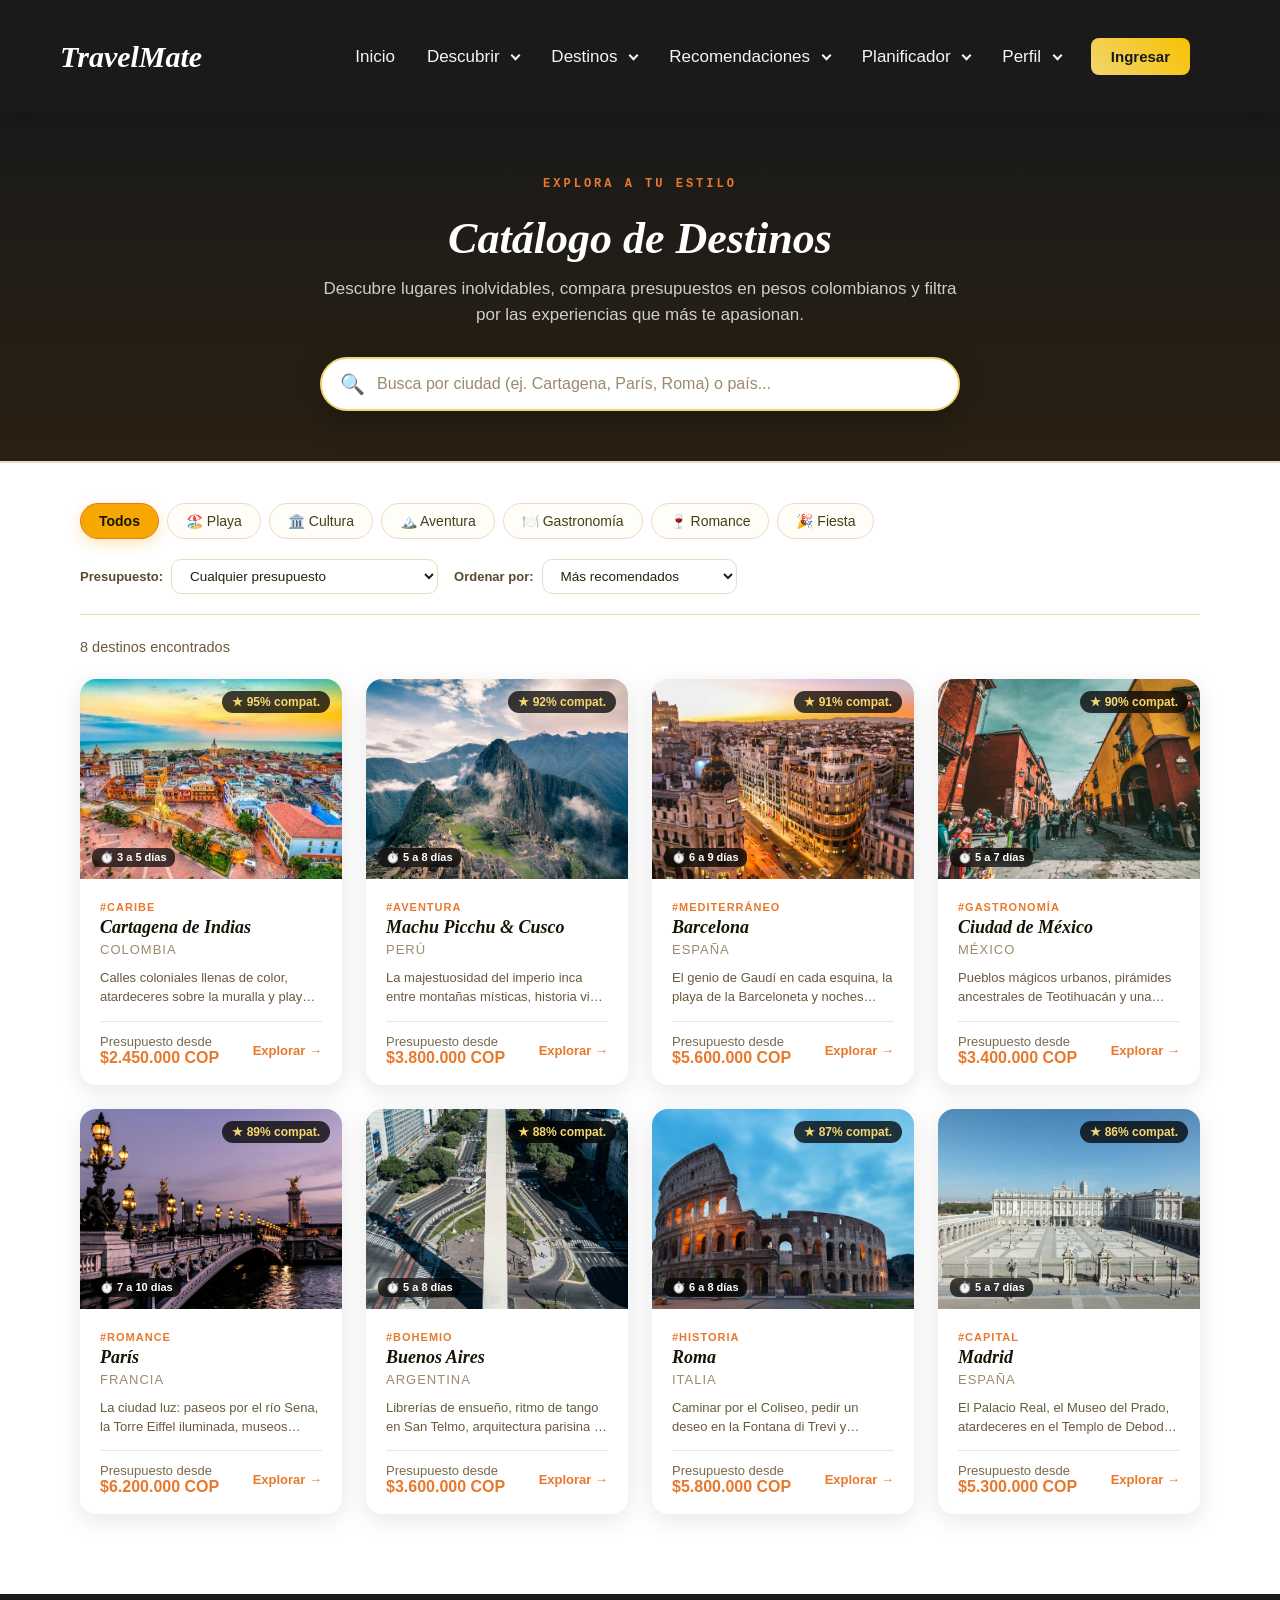
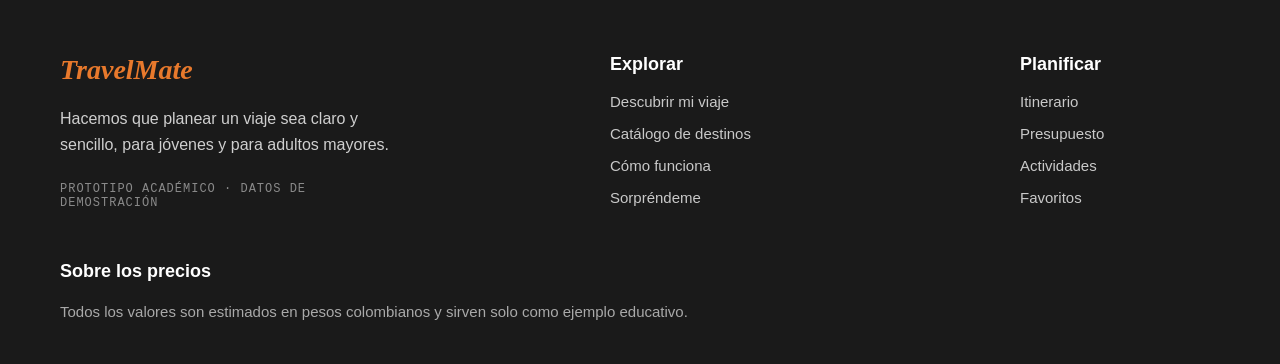
==== pages/catalogos.html @ f98416b8 "catalogo" ====
<!DOCTYPE html>
<html lang="es">
<head>
    <meta charset="UTF-8">
    <meta name="viewport" content="width=device-width, initial-scale=1.0">
    <title>Catálogo de Destinos - TravelMate</title>
    <link rel="stylesheet" href="../css/style.css">
</head>
<body>

<!-- ===== ENCABEZADO ===== -->
<header class="encabezado">
    <div class="contenedor-navegacion">
        <h1 class="logo"><a href="../index.html">TravelMate</a></h1>
        <nav>
            <div class="nav-item">
                <a href="../index.html" class="nav-link" style="text-decoration: none;">Inicio</a>
            </div>
            <div class="nav-item">
                <span class="nav-link">Descubrir <span class="flecha"></span></span>
                <div class="dropdown">
                    <a href="cuestionario.html">Cuestionario</a>
                    <a href="preferencias.html">Preferencias</a>
                    <a href="presupuestos.html">Presupuestos</a>
                </div>
            </div>
            <div class="nav-item">
                <span class="nav-link">Destinos <span class="flecha"></span></span>
                <div class="dropdown">
                    <!-- <a href="catalogos.html">Catálogo</a> -->
                    <a href="filtros.html">Filtros</a>
                    <a href="detalle.html">Detalle</a>
                </div>
            </div>
            <div class="nav-item">
                <span class="nav-link">Recomendaciones <span class="flecha"></span></span>
                <div class="dropdown">
                    <a href="compatibilidad.html">Compatibilidad</a>
                    <a href="sorprendeme.html">Sorpréndeme</a>
                </div>
            </div>
            <div class="nav-item">
                <span class="nav-link">Planificador <span class="flecha"></span></span>
                <div class="dropdown">
                    <a href="itinerario.html">Itinerario</a>
                    <a href="actividades.html">Actividades</a>
                    <a href="presupuesto.html">Presupuesto</a>
                </div>
            </div>
            <div class="nav-item">
                <span class="nav-link">Perfil <span class="flecha"></span></span>
                <div class="dropdown">
                    <a href="cuenta.html">Mi cuenta</a>
                    <a href="viajes.html">Mis viajes</a>
                    <a href="favoritos.html">Favoritos</a>
                </div>
            </div>
            <button class="boton-principal">
                <a href="login.html">Ingresar</a>
            </button>
        </nav>
    </div>
</header>

<!-- ===== HERO DEL CATÁLOGO ===== -->
<section class="catalogo-hero">
    <div class="seccion-contenedor">
        <span class="seccion-etiqueta">Explora a tu estilo</span>
        <h2 class="catalogo-hero-titulo">Catálogo de Destinos</h2>
        <p class="catalogo-hero-sub">
            Descubre lugares inolvidables, compara presupuestos en pesos colombianos y filtra por las experiencias que más te apasionan.
        </p>

        <!-- Barra de Búsqueda Interactiva -->
        <div class="catalogo-buscador-caja">
            <span class="buscador-icono">🔍</span>
            <input type="text" id="inputBuscar" placeholder="Busca por ciudad (ej. Cartagena, París, Roma) o país..." autocomplete="off">
            <button type="button" id="btnLimpiarBusqueda" class="btn-limpiar" style="display: none;" title="Limpiar búsqueda">✕</button>
        </div>
    </div>
</section>

<!-- ===== SECCIÓN DE FILTROS Y RESULTADOS ===== -->
<main class="catalogo-seccion">
    <div class="seccion-contenedor">

        <!-- Barra de Control: Filtros y Orden -->
        <div class="catalogo-controles">

            <!-- Filtro de Categorías / Experiencias -->
            <div class="filtros-categorias" id="contenedorFiltros">
                <button class="filtro-btn activo" data-categoria="todos">Todos</button>
                <button class="filtro-btn" data-categoria="playa">🏖️ Playa</button>
                <button class="filtro-btn" data-categoria="cultura">🏛️ Cultura</button>
                <button class="filtro-btn" data-categoria="aventura">🏔️ Aventura</button>
                <button class="filtro-btn" data-categoria="gastronomia">🍽️ Gastronomía</button>
                <button class="filtro-btn" data-categoria="romance">🍷 Romance</button>
                <button class="filtro-btn" data-categoria="fiesta">🎉 Fiesta</button>
            </div>

            <!-- Controles Secundarios: Presupuesto y Orden -->
            <div class="filtros-secundarios">
                <div class="filtro-select-grupo">
                    <label for="selectPresupuesto">Presupuesto:</label>
                    <select id="selectPresupuesto" class="catalogo-select">
                        <option value="todos">Cualquier presupuesto</option>
                        <option value="economico">Económico (hasta $3.000.000 COP)</option>
                        <option value="moderado">Moderado ($3M - $5M COP)</option>
                        <option value="premium">Premium (+ de $5.000.000 COP)</option>
                    </select>
                </div>

                <div class="filtro-select-grupo">
                    <label for="selectOrden">Ordenar por:</label>
                    <select id="selectOrden" class="catalogo-select">
                        <option value="recomendados">Más recomendados</option>
                        <option value="compatibilidad">Mayor compatibilidad ★</option>
                        <option value="precio-menor">Menor precio</option>
                        <option value="precio-mayor">Mayor precio</option>
                    </select>
                </div>
            </div>

        </div>

        <!-- Barra Informativa: Contador de Resultados -->
        <div class="catalogo-info-barra">
            <span id="contadorResultados" class="contador-texto">Mostrando destinos...</span>
            <span id="tagFiltroActivo" class="tag-filtro" style="display: none;"></span>
        </div>

        <!-- Grid de Tarjetas de Destinos -->
        <div class="dest-cards-grid" id="catalogoGrid">
            <!-- Se llena dinámicamente con JavaScript -->
        </div>

        <!-- Estado Vacío (Sin Resultados) -->
        <div class="catalogo-vacio" id="estadoVacio" style="display: none;">
            <div class="vacio-icono">🗺️</div>
            <h3>No encontramos destinos con esos filtros</h3>
            <p>Prueba buscando con otra palabra o restablece los filtros para ver todos los lugares disponibles.</p>
            <button type="button" class="boton-cta" id="btnRestablecerFiltros" style="margin-top: 18px;">
                🔄 Restablecer todos los filtros
            </button>
        </div>

    </div>
</main>

<!-- ===== PIE DE PÁGINA ===== -->
<footer>
    <div class="footer-brand">
        <div class="footer-logo">TravelMate</div>
        <p class="footer-desc">
            Hacemos que planear un viaje sea claro y sencillo, para jóvenes y para adultos mayores.
        </p>
        <p class="footer-tag">Prototipo académico · Datos de demostración</p>
    </div>

    <div class="footer-col">
        <h3>Explorar</h3>
        <ul>
            <li><a href="cuestionario.html">Descubrir mi viaje</a></li>
            <li><a href="catalogos.html">Catálogo de destinos</a></li>
            <li><a href="../index.html#como-funciona">Cómo funciona</a></li>
            <li><a href="sorprendeme.html">Sorpréndeme</a></li>
        </ul>
    </div>

    <div class="footer-col">
        <h3>Planificar</h3>
        <ul>
            <li><a href="itinerario.html">Itinerario</a></li>
            <li><a href="presupuesto.html">Presupuesto</a></li>
            <li><a href="actividades.html">Actividades</a></li>
            <li><a href="favoritos.html">Favoritos</a></li>
        </ul>
    </div>

    <div class="footer-col">
        <h3>Sobre los precios</h3>
        <p>
            Todos los valores son estimados en pesos colombianos y sirven solo como ejemplo educativo.
        </p>
    </div>
</footer>

<script src="../js/catalogo.js"></script>
</body>
</html>
---- css/style.css ----
﻿/* ===== ESTILOS GENERALES ===== */

* {
    margin: 0;
    padding: 0;
    box-sizing: border-box;
    font-family: Arial, Helvetica, sans-serif;
}

body {
    color: rgb(6, 6, 6);
    /* background: radial-gradient(circle, #f0cc83, #f2c04d, #fadf95); */
    background-color: white;
}

/* ===== ENCABEZADO ===== */
.encabezado {
    position: relative;
    width: 100%;
    background: #1a1a1a; /* Fondo negro idéntico al footer */
    box-shadow: 0 4px 20px rgba(0, 0, 0, 0.25);
}

/* Clase especial: el header flota sobre el hero oscuro */
.encabezado--hero {
    position: absolute;
    top: 0;
    left: 0;
    width: 100%;
    z-index: 100;
    background: transparent;
    box-shadow: none;
}

.contenedor-navegacion {
    display: flex;
    justify-content: space-between;
    align-items: center;
    padding: 20px 60px;
}

.logo,
.logo a {
    font-family: Georgia, 'Times New Roman', serif !important;
    font-style: italic !important;
    font-weight: bold !important;
    font-size: 30px;
    color: #ffffff !important;
    text-decoration: none !important;
    display: inline-block;
}

.flecha {
    display: inline-block;
    width: 7px;
    height: 7px;
    border-right: 2px solid currentColor;
    border-bottom: 2px solid currentColor;
    transform: rotate(45deg);
    margin-left: 8px;
    margin-bottom: 3px;
}

nav {
    padding: 18px 30px;
    display: flex;
    align-items: center;
    gap: 28px;
    position: relative;
    z-index: 10;
}

.nav-item {
    position: relative;
}

.nav-link {
    color: #f5f5f3;
    font-size: 17px;
    cursor: pointer;
    padding: 6px 2px;
    display: inline-block;
    transition: color 0.15s ease;
}

.nav-link:hover {
    color: #f9bc03;
}

/* Dropdown */
.dropdown {
    display: none;
    position: absolute;
    top: 100%;
    left: 0;
    margin-top: 10px;
    background: #fffdf7;
    min-width: 210px;
    border-radius: 6px;
    box-shadow: 0 10px 25px rgba(0, 0, 0, 0.25);
    border: 1px solid #e3d3a8;
    overflow: hidden;
    opacity: 0;
    transform: translateY(-8px);
    transition: opacity 0.18s ease, transform 0.18s ease;
}

.nav-item:hover .dropdown {
    display: block;
    opacity: 1;
    transform: translateY(0);
}

/* Puente invisible para que el hover no se corte */
.nav-item::after {
    content: "";
    position: absolute;
    top: 100%;
    left: 0;
    width: 100%;
    height: 10px;
}

.dropdown a {
    display: block;
    padding: 11px 18px;
    color: #4a3b1e;
    text-decoration: none;
    font-size: 14.5px;
    font-family: Arial, sans-serif;
    border-bottom: 1px solid #f0e6cc;
    transition: background 0.12s ease, padding-left 0.12s ease;
}

.dropdown a:last-child {
    border-bottom: none;
}

.dropdown a:hover {
    background: #f6e9c6;
    padding-left: 24px;
    color: #7a5a12;
}

/* ===== BOTON NAV ===== */
.boton-principal {
    background: linear-gradient(45deg, #f1d56f, #f7c101);
    border: none;
    padding: 10px 20px;
    border-radius: 8px;
    cursor: pointer;
    font-weight: bold;
}

.boton-principal a {
    color: #1a1a1a;
    text-decoration: none;
    font-size: 15px;
}


/* =======================================================
   HERO CARRUSEL 3D
   ======================================================= */

.hero-carrusel {
    position: relative;
    width: 100%;
    height: 100vh;
    min-height: 620px;
    overflow: hidden;
    background: #080808;
    display: flex;
    flex-direction: column;
    align-items: center;
    justify-content: center;
    gap: 20px;
    /* Espacio para el header flotante y los puntos de abajo */
    padding-top: 90px;
    padding-bottom: 70px;
}

/* --- Fondos con crossfade --- */
.hero-fondo {
    position: absolute;
    inset: 0;
    background-size: cover;
    background-position: center center;
    filter: blur(22px) brightness(0.32) saturate(1.4);
    transform: scale(1.1); /* compensa el blur en los bordes */
    transition: opacity 1s ease;
    will-change: opacity;
}

.hero-fondo.visible { opacity: 1; }
.hero-fondo.oculto  { opacity: 0; }

/* Capa oscura con viÃ±eta para profundidad */
.hero-capa-oscura {
    position: absolute;
    inset: 0;
    background: radial-gradient(
        ellipse at 50% 45%,
        rgba(0, 0, 0, 0.10) 0%,
        rgba(0, 0, 0, 0.60) 100%
    );
    z-index: 1;
}

/* --- Escena 3D --- */
.carrusel-escena {
    position: relative;
    z-index: 2;
    width: 100%;
    perspective: 1300px;
    flex-shrink: 0;
}

.carrusel-pista {
    position: relative;
    width: 100%;
    height: 400px;
}

/* --- Tarjetas --- */
.carr-tarjeta {
    position: absolute;
    top: 0;
    left: 50%;
    width: 248px;
    height: 400px;
    margin-left: -124px; /* centrar: mitad del ancho */
    border-radius: 16px;
    overflow: hidden;
    cursor: pointer;
    transform-origin: center center;
    transition:
        transform 0.65s cubic-bezier(0.4, 0, 0.2, 1),
        opacity   0.65s cubic-bezier(0.4, 0, 0.2, 1),
        box-shadow 0.5s ease;
    will-change: transform, opacity;
    user-select: none;
}

.carr-tarjeta img {
    width: 100%;
    height: 100%;
    object-fit: cover;
    display: block;
    pointer-events: none;
    transition: transform 0.5s ease;
}

/* Gradiente oscuro en la parte baja de cada tarjeta */
.carr-tarjeta::after {
    content: '';
    position: absolute;
    inset: 0;
    background: linear-gradient(
        to top,
        rgba(0, 0, 0, 0.55) 0%,
        transparent 55%
    );
    border-radius: 16px;
    pointer-events: none;
}

/* Zoom sutil en hover de la tarjeta central */
.pos-center:hover img {
    transform: scale(1.04);
}

/* ======= POSICIONES DE CADA TARJETA ======= */
/* Nota: translateX usa % del ancho del elemento (248px) */

.pos-center {
    transform: translateX(0) scale(1) rotateY(0deg);
    opacity: 1;
    z-index: 5;
    box-shadow: 0 28px 65px rgba(0, 0, 0, 0.65),
                0 0 0 1px rgba(255, 255, 255, 0.08);
}

.pos-left {
    transform: translateX(-112%) scale(0.78) rotateY(16deg);
    opacity: 0.82;
    z-index: 3;
    box-shadow: 0 14px 35px rgba(0, 0, 0, 0.45);
}

.pos-right {
    transform: translateX(112%) scale(0.78) rotateY(-16deg);
    opacity: 0.82;
    z-index: 3;
    box-shadow: 0 14px 35px rgba(0, 0, 0, 0.45);
}

.pos-far-left {
    transform: translateX(-202%) scale(0.57) rotateY(28deg);
    opacity: 0.42;
    z-index: 1;
    box-shadow: none;
}

.pos-far-right {
    transform: translateX(202%) scale(0.57) rotateY(-28deg);
    opacity: 0.42;
    z-index: 1;
    box-shadow: none;
}

.pos-hidden-left {
    transform: translateX(-275%) scale(0.38) rotateY(42deg);
    opacity: 0;
    z-index: 0;
    pointer-events: none;
}

.pos-hidden-right {
    transform: translateX(275%) scale(0.38) rotateY(-42deg);
    opacity: 0;
    z-index: 0;
    pointer-events: none;
}

/* --- Info del destino --- */
.carrusel-info {
    position: relative;
    z-index: 10;
    text-align: center;
    color: white;
    flex-shrink: 0;
    transition: opacity 0.25s ease, transform 0.25s ease;
}

.carrusel-info.cambiando {
    opacity: 0;
    transform: translateY(10px);
}

.dest-tag {
    display: inline-block;
    background: rgba(232, 121, 44, 0.88);
    color: white;
    font-size: 11px;
    letter-spacing: 2.5px;
    text-transform: uppercase;
    padding: 4px 14px;
    border-radius: 20px;
    margin-bottom: 10px;
    font-family: 'Courier New', monospace;
}

.dest-nombre {
    font-family: Georgia, 'Times New Roman', serif;
    font-size: clamp(28px, 4.5vw, 50px);
    font-weight: bold;
    font-style: italic;
    color: #ffffff;
    text-shadow: 0 2px 20px rgba(0, 0, 0, 0.5);
    margin: 0 0 4px;
    line-height: 1.1;
}

.dest-pais {
    font-family: Georgia, serif;
    font-size: clamp(17px, 2.5vw, 26px);
    font-style: italic;
    color: #f1d56f;
    margin: 0 0 8px;
}

.dest-desc {
    color: rgba(255, 255, 255, 0.78);
    font-size: 15px;
    letter-spacing: 0.3px;
    margin-bottom: 0;
}

.boton-explorar {
    display: inline-flex;
    align-items: center;
    gap: 8px;
    margin-top: 18px;
    padding: 11px 26px;
    background: linear-gradient(45deg, #f1d56f, #f6a800);
    color: #1a1a1a;
    text-decoration: none;
    border-radius: 30px;
    font-weight: bold;
    font-size: 14.5px;
    transition: transform 0.2s ease, box-shadow 0.2s ease;
    box-shadow: 0 4px 20px rgba(246, 168, 0, 0.4);
}

.boton-explorar:hover {
    transform: translateY(-2px);
    box-shadow: 0 8px 30px rgba(246, 168, 0, 0.6);
}

/* --- Botones Prev/Next --- */
.carr-btn {
    position: absolute;
    top: 50%;
    transform: translateY(-50%);
    z-index: 20;
    background: rgba(255, 255, 255, 0.10);
    border: 1px solid rgba(255, 255, 255, 0.22);
    color: white;
    width: 52px;
    height: 52px;
    border-radius: 50%;
    font-size: 34px;
    cursor: pointer;
    backdrop-filter: blur(8px);
    display: flex;
    align-items: center;
    justify-content: center;
    transition: background 0.2s, border-color 0.2s, transform 0.2s;
    padding-bottom: 2px;
    line-height: 1;
}

.carr-btn:hover {
    background: rgba(246, 168, 0, 0.28);
    border-color: rgba(246, 168, 0, 0.6);
    transform: translateY(-50%) scale(1.08);
}

.carr-prev { left: 36px; }
.carr-next { right: 36px; }

/* --- Puntos indicadores --- */
.carrusel-puntos {
    position: absolute;
    bottom: 28px;
    left: 50%;
    transform: translateX(-50%);
    z-index: 20;
    display: flex;
    gap: 10px;
    align-items: center;
}

.carr-punto {
    width: 8px;
    height: 8px;
    border-radius: 50%;
    background: rgba(255, 255, 255, 0.33);
    cursor: pointer;
    transition: all 0.32s ease;
    border: none;
    padding: 0;
    flex-shrink: 0;
}

.carr-punto.activo {
    background: #f6a800;
    width: 26px;
    border-radius: 4px;
}

/* --- Scroll indicator --- */
.scroll-abajo {
    position: absolute;
    bottom: 26px;
    right: 52px;
    z-index: 20;
    display: flex;
    flex-direction: column;
    align-items: center;
}

.scroll-linea {
    width: 1px;
    height: 34px;
    background: linear-gradient(to bottom, rgba(255, 255, 255, 0.5), transparent);
    animation: scrollPulse 2s ease-in-out infinite;
}

@keyframes scrollPulse {
    0%, 100% { opacity: 0.4; transform: scaleY(1); }
    50%       { opacity: 0.9; transform: scaleY(1.15); }
}

/* Animacion de entrada del panel de info */
@keyframes heroInfoEntrada {
    from { opacity: 0; transform: translateY(18px); }
    to   { opacity: 1; transform: translateY(0); }
}

.carrusel-info {
    animation: heroInfoEntrada 0.9s ease 0.6s both;
}

/* ======= RESPONSIVE ======= */
@media (max-width: 900px) {
    .carr-tarjeta  { width: 210px; height: 340px; margin-left: -105px; }
    .carrusel-pista { height: 340px; }

    .pos-left      { transform: translateX(-108%) scale(0.76) rotateY(14deg); }
    .pos-right     { transform: translateX(108%)  scale(0.76) rotateY(-14deg); }
    .pos-far-left  { transform: translateX(-195%) scale(0.54) rotateY(24deg); opacity: 0.3; }
    .pos-far-right { transform: translateX(195%)  scale(0.54) rotateY(-24deg); opacity: 0.3; }
}

@media (max-width: 600px) {
    .contenedor-navegacion { padding: 16px 20px; }
    nav { gap: 16px; }
    .nav-item:not(:first-child):not(:last-child) { display: none; }

    .carr-tarjeta  { width: 190px; height: 305px; margin-left: -95px; }
    .carrusel-pista { height: 305px; }

    .pos-far-left  { opacity: 0.2; }
    .pos-far-right { opacity: 0.2; }

    .carr-prev { left: 10px; }
    .carr-next { right: 10px; }
    .scroll-abajo { display: none; }
}

/* =======================================================
   CUERPO DE PAGINA
   ======================================================= */

/* ================================================================
   TRAVELMATE -- Secciones de la Pagina Principal
   Adicion a style.css: Secciones 2 al 6
   ================================================================ */


/* ================================================================
   UTILIDADES COMPARTIDAS
   Estilos que se reusan en varias secciones
   ================================================================ */

/*
   .seccion-contenedor: centra el contenido y le pone un ancho maximo.
   max-width: 1200px evita que el texto se vea muy ancho en monitores grandes.
   margin: 0 auto -> centra el contenedor horizontalmente.
   padding: espacio interno para que el contenido no toque los bordes.
*/
.seccion-contenedor {
    max-width: 1200px;
    margin: 0 auto;
    padding: 0 40px;
}

/*
   .seccion-encabezado: el bloque de titulo de cada seccion.
   Cuando tiene la clase .centrado, todo el texto queda centrado.
*/
.seccion-encabezado {
    margin-bottom: 50px;
}

.seccion-encabezado.centrado {
    text-align: center;
}

/*
   .seccion-etiqueta: el texto pequeno encima del titulo.
   Ejemplo: "El proceso", "Destinos", "Busqueda tradicional"
   letter-spacing separa las letras para efecto de subtitulo.
*/
.seccion-etiqueta {
    display: inline-block;
    color: #e8792c;
    font-size: 12px;
    font-weight: bold;
    letter-spacing: 3px;
    text-transform: uppercase;
    font-family: 'Courier New', monospace;
    margin-bottom: 14px;
}

/* La misma etiqueta pero en color claro (para fondos oscuros) */
.seccion-etiqueta.claro {
    color: #f6d76f;
}

/*
   .seccion-titulo: el titulo principal de cada seccion.
   clamp() hace que sea responsive sin media queries:
   - Minimo: 26px
   - Ideal: 3.5vw (relativo al ancho de pantalla)
   - Maximo: 42px
*/
.seccion-titulo {
    font-family: Georgia, 'Times New Roman', serif;
    font-size: clamp(26px, 3.5vw, 42px);
    font-weight: bold;
    color: #1a1205;
    line-height: 1.25;
    margin-bottom: 16px;
}

/* Titulo claro para fondos oscuros */
.seccion-titulo.claro {
    color: #ffffff;
}

.seccion-subtitulo {
    font-size: clamp(15px, 1.8vw, 18px);
    color: #6a5a3e;
    line-height: 1.65;
    max-width: 600px;
}

/* Cuando el encabezado es centrado, el subtitulo tambien se centra */
.seccion-encabezado.centrado .seccion-subtitulo {
    margin: 0 auto;
}

.seccion-subtitulo.claro {
    color: rgba(255, 255, 255, 0.80);
}

/* Contenedor del boton al final de cada seccion */
.seccion-cta {
    text-align: center;
    margin-top: 48px;
}

/*
   .boton-cta: el boton principal naranja/dorado.
   Usado en "Comenzar ahora" y "Descubrir mi viaje".
*/
.boton-cta {
    display: inline-block;
    padding: 14px 36px;
    background: linear-gradient(45deg, #f1d56f, #f6a800);
    color: #1a1205;
    text-decoration: none;
    border-radius: 30px;    /* Forma de pastilla */
    font-weight: bold;
    font-size: 16px;
    transition: transform 0.2s ease, box-shadow 0.2s ease;
    box-shadow: 0 4px 20px rgba(246, 168, 0, 0.35);
}

.boton-cta:hover {
    transform: translateY(-3px); /* Sube al hacer hover */
    box-shadow: 0 8px 30px rgba(246, 168, 0, 0.55);
}

/* Version grande del boton (Seccion 6) */
.boton-cta.grande {
    padding: 17px 48px;
    font-size: 18px;
}

/*
   .boton-secundario: boton con solo borde, sin fondo.
   Para acciones secundarias como "Ver todos los destinos".
*/
.boton-secundario {
    display: inline-block;
    padding: 12px 30px;
    border: 2px solid #e8792c;
    color: #e8792c;
    text-decoration: none;
    border-radius: 30px;
    font-weight: bold;
    font-size: 15px;
    transition: background 0.2s ease, color 0.2s ease;
}

.boton-secundario:hover {
    background: #e8792c;
    color: #ffffff;
}


/* ================================================================
   ANIMACIONES AL HACER SCROLL
   Los elementos con clase .animable aparecen cuando el usuario
   llega a ellos al hacer scroll. El JavaScript activa la clase
   .visible usando IntersectionObserver.
   ================================================================ */

/*
   Estado inicial de los elementos animables:
   Estan transparentes y desplazados 30px hacia abajo.
*/
.animable {
    opacity: 0;
    transform: translateY(30px);
    transition: opacity 0.65s ease, transform 0.65s ease;
}

/*
   Cuando el JavaScript agrega la clase .visible,
   el elemento aparece suavemente.
*/
.animable.visible {
    opacity: 1;
    transform: translateY(0);
}


/* ================================================================
   SECCION 2: COMO FUNCIONA
   ================================================================ */

.como-funciona {
    padding: 100px 0;
    background: #fffdf7; /* Blanco cremoso, contrasta con el hero oscuro */
}

/*
   .pasos-grid: los 3 pasos en fila.
   grid-template-columns: define la estructura de columnas.
   auto 40px auto 40px auto:
   - auto: columna flexible (los pasos)
   - 40px: columna fija (la flecha entre pasos)
*/
.pasos-grid {
    display: grid;
    grid-template-columns: 1fr 40px 1fr 40px 1fr;
    align-items: center;
    gap: 20px;
    margin-bottom: 20px;
}

/*
   .paso: cada tarjeta de paso.
   text-align: center centra todo el contenido del paso.
   padding: espacio interno de la tarjeta.
*/
.paso {
    text-align: center;
    padding: 36px 28px;
    background: #fff;
    border-radius: 16px;
    border: 1px solid #f0e6cc;
    box-shadow: 0 4px 20px rgba(0, 0, 0, 0.06);
    transition: transform 0.3s ease, box-shadow 0.3s ease;
}

/* Efecto al pasar el cursor: la tarjeta sube y la sombra aumenta */
.paso:hover {
    transform: translateY(-6px);
    box-shadow: 0 12px 35px rgba(232, 121, 44, 0.15);
}

/* El numero del paso: "01", "02", "03" */
.paso-numero {
    font-family: Georgia, serif;
    font-size: 52px;
    font-weight: bold;
    font-style: italic;
    color: #f0ddb0; /* Dorado claro, decorativo */
    line-height: 1;
    margin-bottom: 10px;
}

/* El emoji/icono del paso */
.paso-icono {
    font-size: 40px;
    margin-bottom: 16px;
    display: block;
}

.paso-titulo {
    font-family: Georgia, serif;
    font-size: 18px;
    font-weight: bold;
    color: #2a1f0e;
    margin-bottom: 12px;
    line-height: 1.3;
}

.paso-desc {
    font-size: 14.5px;
    color: #7a6a4e;
    line-height: 1.65;
}

/*
   La flecha entre pasos.
   font-size grande para que sea visible.
   color: naranja TravelMate.
*/
.pasos-conector {
    text-align: center;
    font-size: 28px;
    color: #e8792c;
    font-weight: bold;
}


/* ================================================================
   SECCION 3: DESTINOS DESTACADOS
   ================================================================ */

.destinos-destacados {
    padding: 100px 0;
    background: linear-gradient(180deg, #fdf6e8, #f9f0d8);
}

/*
   .dest-cards-grid: cuadricula de 4 tarjetas en desktop.
   repeat(4, 1fr) = 4 columnas de igual tamano.
*/
.dest-cards-grid {
    display: grid;
    grid-template-columns: repeat(4, 1fr);
    gap: 24px;
}

/* Tarjeta de destino */
.dest-card {
    border-radius: 16px;
    overflow: hidden; /* La imagen no sale de la tarjeta */
    background: #fff;
    box-shadow: 0 6px 24px rgba(0, 0, 0, 0.10);
    transition: transform 0.3s ease, box-shadow 0.3s ease;
    cursor: pointer;
    text-decoration: none; /* Es un <a>, quitamos el subrayado */
    color: inherit;
    display: block;
}

.dest-card:hover {
    transform: translateY(-8px);
    box-shadow: 0 16px 40px rgba(232, 121, 44, 0.20);
}

/* Contenedor de la imagen */
.dest-card-img {
    position: relative;
    height: 200px;
    overflow: hidden;
}

.dest-card-img img {
    width: 100%;
    height: 100%;
    object-fit: cover;
    transition: transform 0.5s ease;
    display: block;
}

/* Zoom en la imagen al hacer hover en la tarjeta */
.dest-card:hover .dest-card-img img {
    transform: scale(1.08);
}

/*
   Badge de compatibilidad en la esquina superior derecha.
   position: absolute lo pone encima de la imagen.
*/
.dest-compat-badge {
    position: absolute;
    top: 12px;
    right: 12px;
    background: rgba(0, 0, 0, 0.75);
    color: #f6d76f;
    font-size: 12px;
    font-weight: bold;
    padding: 4px 10px;
    border-radius: 12px;
    backdrop-filter: blur(4px);
}

/* Informacion de la tarjeta: nombre, pais, precio */
.dest-card-info {
    padding: 18px 20px;
}

.dest-card-nombre {
    font-family: Georgia, serif;
    font-size: 18px;
    font-weight: bold;
    font-style: italic;
    color: #1a1205;
    margin-bottom: 4px;
}

.dest-card-pais {
    font-size: 13px;
    color: #9a8a6e;
    margin-bottom: 12px;
    text-transform: uppercase;
    letter-spacing: 1px;
}

/* Fila inferior: precio + link */
.dest-card-footer {
    display: flex;
    justify-content: space-between;
    align-items: center;
    padding-top: 12px;
    border-top: 1px solid #f0e6cc;
}

.dest-card-precio {
    font-size: 13px;
    color: #7a6a4e;
}

.dest-card-precio strong {
    display: block;
    font-size: 16px;
    color: #e8792c;
    font-weight: bold;
}

.dest-card-link {
    font-size: 13px;
    color: #e8792c;
    font-weight: bold;
    text-decoration: none;
}


/* ================================================================
   SECCION 4: BUSCADOR TRADICIONAL
   ================================================================ */

.buscador-seccion {
    position: relative;
    padding: 100px 0;
    overflow: hidden;
}

/*
   Fondo de imagen (se asigna en JS desde el array de destinos).
   El mismo efecto de crossfade que el hero.
*/
.buscador-fondo {
    position: absolute;
    inset: 0;
    background-image: url('../assets/img/paris.jpg');
    background-size: cover;
    background-position: center;
    filter: blur(3px) brightness(0.40);
    transform: scale(1.05);
}

/* Capa oscura encima del fondo */
.buscador-overlay {
    position: absolute;
    inset: 0;
    background: rgba(10, 5, 0, 0.55);
}

/* El contenido del buscador queda encima del fondo */
.buscador-contenido {
    position: relative;
    z-index: 2;
}

/* Pestanas: Vuelo / Hotel / Paquete */
.buscador-tabs {
    display: flex;
    gap: 8px;
    margin-bottom: 24px;
    justify-content: center;
}

.tab-btn {
    padding: 10px 24px;
    background: rgba(255, 255, 255, 0.12);
    border: 1px solid rgba(255, 255, 255, 0.25);
    color: rgba(255, 255, 255, 0.80);
    border-radius: 24px;
    cursor: pointer;
    font-size: 14px;
    transition: background 0.2s, color 0.2s, border-color 0.2s;
}

.tab-btn.activo,
.tab-btn:hover {
    background: #f6a800;
    border-color: #f6a800;
    color: #1a1205;
    font-weight: bold;
}

/* El formulario de busqueda */
.buscador-form {
    background: rgba(255, 255, 255, 0.10);
    backdrop-filter: blur(12px);
    border: 1px solid rgba(255, 255, 255, 0.18);
    border-radius: 20px;
    padding: 32px;
}

/*
   .form-fila: los campos del formulario en una fila.
   En mobile se convierten en columna (via media query).
*/
.form-fila {
    display: flex;
    gap: 16px;
    flex-wrap: wrap; /* Si no caben, bajan a la siguiente fila */
    margin-bottom: 24px;
}

/* Cada grupo: etiqueta + input */
.form-grupo {
    flex: 1 1 180px; /* Minimo 180px, crece si hay espacio */
    min-width: 0;
}

/* El grupo compacto (Pasajeros) no crece tanto */
.form-grupo.compacto {
    flex: 0 1 140px;
}

.form-grupo label {
    display: block;
    color: rgba(255, 255, 255, 0.75);
    font-size: 12px;
    font-weight: bold;
    letter-spacing: 1.5px;
    text-transform: uppercase;
    margin-bottom: 8px;
}

/* Estilos para inputs y selects del formulario */
.form-grupo input,
.form-grupo select {
    width: 100%;
    padding: 12px 16px;
    background: rgba(255, 255, 255, 0.15);
    border: 1px solid rgba(255, 255, 255, 0.25);
    border-radius: 10px;
    color: white;
    font-size: 14.5px;
    outline: none;
    transition: border-color 0.2s, background 0.2s;
}

/* Placeholder en los inputs */
.form-grupo input::placeholder {
    color: rgba(255, 255, 255, 0.45);
}

/* Color del texto en el input de fecha (algunos navegadores lo muestran oscuro) */
.form-grupo input[type="date"] {
    color-scheme: dark; /* Indica al navegador que use tema oscuro para el picker */
}

/* Al hacer clic en un input, el borde se vuelve dorado */
.form-grupo input:focus,
.form-grupo select:focus {
    border-color: #f6a800;
    background: rgba(255, 255, 255, 0.22);
}

/* Las opciones del select necesitan fondo oscuro para verse */
.form-grupo select option {
    background: #1a1205;
    color: white;
}

.form-acciones {
    text-align: center;
}

.boton-buscar {
    padding: 14px 48px;
    background: linear-gradient(45deg, #f1d56f, #f6a800);
    border: none;
    border-radius: 30px;
    color: #1a1205;
    font-size: 16px;
    font-weight: bold;
    cursor: pointer;
    transition: transform 0.2s, box-shadow 0.2s;
    box-shadow: 0 4px 20px rgba(246, 168, 0, 0.40);
}

.boton-buscar:hover {
    transform: translateY(-2px);
    box-shadow: 0 8px 30px rgba(246, 168, 0, 0.60);
}


/* ================================================================
   SECCION 5: SORPRENDEME
   ================================================================ */

.sorprendeme-seccion {
    position: relative;
    min-height: 500px;
    display: flex;
    align-items: center;
    justify-content: center;
    overflow: hidden;
    padding: 100px 40px;
}

/* Fondo de imagen (se cambia con JS para que sea aleatoria) */
.sorprendeme-fondo {
    position: absolute;
    inset: 0;
    background-image: url('../assets/img/machupicchu.jpg');
    background-size: cover;
    background-position: center;
    filter: blur(2px) brightness(0.30) saturate(1.3);
    transform: scale(1.05);
    transition: background-image 1s ease;
}

.sorprendeme-overlay {
    position: absolute;
    inset: 0;
    background: radial-gradient(
        ellipse at center,
        rgba(0, 0, 0, 0.20) 0%,
        rgba(0, 0, 0, 0.70) 100%
    );
}

/* El contenido centrado encima del fondo */
.sorprendeme-contenido {
    position: relative;
    z-index: 2;
    text-align: center;
    color: white;
    max-width: 600px;
}

.sorprendeme-etiqueta {
    display: inline-block;
    color: #f6d76f;
    font-size: 11px;
    letter-spacing: 3px;
    text-transform: uppercase;
    font-family: 'Courier New', monospace;
    margin-bottom: 20px;
}

.sorprendeme-titulo {
    font-family: Georgia, serif;
    font-size: clamp(30px, 5vw, 52px);
    font-weight: bold;
    font-style: italic;
    margin-bottom: 18px;
    text-shadow: 0 2px 20px rgba(0, 0, 0, 0.5);
}

.sorprendeme-desc {
    font-size: clamp(15px, 1.8vw, 18px);
    color: rgba(255, 255, 255, 0.80);
    line-height: 1.65;
    margin-bottom: 40px;
}

/*
   El boton grande y animado de Sorprendeme.
   position: relative -> necesario para el .btn-s-pulso que es absoluto.
*/
.btn-sorprendeme {
    position: relative;
    display: inline-flex;
    align-items: center;
    justify-content: center;
    gap: 10px;
    padding: 18px 50px;
    background: linear-gradient(45deg, #f1d56f, #f6a800);
    border: none;
    border-radius: 50px;
    color: #1a1205;
    font-size: 18px;
    font-weight: bold;
    cursor: pointer;
    transition: transform 0.25s ease, box-shadow 0.25s ease;
    box-shadow: 0 6px 30px rgba(246, 168, 0, 0.50);
    margin-bottom: 30px;
}

.btn-sorprendeme:hover {
    transform: scale(1.06);
    box-shadow: 0 12px 45px rgba(246, 168, 0, 0.70);
}

/*
   El efecto de pulso animado alrededor del boton.
   Es un circulo que se expande y desaparece en loop.
   position: absolute y inset: -6px lo hace un poco mas grande que el boton.
*/
.btn-s-pulso {
    position: absolute;
    inset: -6px;
    border-radius: 56px;
    border: 2px solid rgba(246, 168, 0, 0.60);
    animation: pulsarBoton 2s ease-in-out infinite;
}

/* La animacion: escala de 1 a 1.1 y se desvanece */
@keyframes pulsarBoton {
    0%, 100% { transform: scale(1);   opacity: 0.60; }
    50%       { transform: scale(1.10); opacity: 0.15; }
}

.btn-s-texto {
    position: relative; /* Por encima del circulo de pulso */
    z-index: 1;
}

/* El slogan debajo del boton */
.sorprendeme-slogan {
    font-family: Georgia, serif;
    font-style: italic;
    color: rgba(255, 255, 255, 0.55);
    font-size: 15px;
    letter-spacing: 0.5px;
}


/* ================================================================
   SECCION 6: EL DIFERENCIAL
   ================================================================ */

.diferencial-seccion {
    padding: 100px 0;
    background: #fffdf7;
}

/* El titulo de esta seccion necesita mas espacio */
.diferencial-titulo {
    font-size: clamp(22px, 3vw, 36px);
    margin-bottom: 60px;
}

/* Texto de "las otras" en rojo/gris */
.texto-malo {
    color: #c0392b;
    font-style: italic;
}

/* Texto de TravelMate en naranja */
.texto-bueno {
    color: #e8792c;
    font-style: italic;
}

/*
   .diferencial-grid: las dos columnas + el VS en el medio.
   grid-template-columns: 1fr auto 1fr
   - 1fr: columna flexible (el lado malo)
   - auto: ancho del contenido (el VS)
   - 1fr: columna flexible (el lado bueno)
*/
.diferencial-grid {
    display: grid;
    grid-template-columns: 1fr auto 1fr;
    align-items: center;
    gap: 40px;
    max-width: 900px;
    margin: 0 auto 60px;
}

/* Cada columna de comparacion */
.diferencial-lado {
    padding: 36px;
    border-radius: 16px;
}

/* El lado malo: fondo gris claro */
.diferencial-lado.malo {
    background: #f4f4f4;
    border: 1px solid #e0e0e0;
}

/* El lado bueno: fondo dorado claro */
.diferencial-lado.bueno {
    background: linear-gradient(135deg, #fff9ec, #fff3d0);
    border: 2px solid #f6d76f;
    box-shadow: 0 8px 30px rgba(246, 168, 0, 0.15);
}

.diferencial-nombre {
    font-family: Georgia, serif;
    font-size: 18px;
    font-weight: bold;
    margin-bottom: 20px;
    padding-bottom: 12px;
    border-bottom: 2px solid;
}

.diferencial-lado.malo .diferencial-nombre {
    color: #666;
    border-color: #ddd;
}

.diferencial-lado.bueno .diferencial-nombre {
    color: #e8792c;
    border-color: #f6d76f;
}

.diferencial-lista {
    list-style: none;
    padding: 0;
    margin: 0;
}

.diferencial-lista li {
    padding: 10px 0;
    font-size: 15px;
    border-bottom: 1px solid;
    line-height: 1.4;
}

.diferencial-lista li:last-child {
    border-bottom: none;
}

.diferencial-lado.malo .diferencial-lista li {
    color: #888;
    border-color: #ebebeb;
}

.diferencial-lado.bueno .diferencial-lista li {
    color: #4a3b1e;
    border-color: #f0e0a0;
    font-weight: 500;
}

/* El VS en el centro */
.diferencial-vs {
    font-family: Georgia, serif;
    font-size: 36px;
    font-weight: bold;
    font-style: italic;
    color: #ddd;
    text-align: center;
    padding: 0 10px;
}


/* ================================================================
   RESPONSIVE: Secciones 2-6
   ================================================================ */

/* Laptop / Tablet grande (max 1024px) */
@media (max-width: 1024px) {
    .seccion-contenedor { padding: 0 28px; }

    /* Los destinos pasan de 4 a 2 columnas */
    .dest-cards-grid {
        grid-template-columns: repeat(2, 1fr);
    }
}

/* Tablet (max 768px) */
@media (max-width: 768px) {
    .como-funciona,
    .destinos-destacados,
    .diferencial-seccion { padding: 70px 0; }

    .buscador-seccion,
    .sorprendeme-seccion { padding: 70px 24px; }

    .seccion-contenedor { padding: 0 20px; }

    /*
       Los pasos pasan de 3 columnas a 1 columna en tablet.
       grid-template-columns: 1fr -> una sola columna.
       Las flechas se ocultan.
    */
    .pasos-grid {
        grid-template-columns: 1fr;
        max-width: 480px;
        margin: 0 auto 20px;
    }

    .pasos-conector {
        transform: rotate(90deg); /* La flecha apunta hacia abajo */
        font-size: 22px;
    }

    /* Destinos: 2 columnas */
    .dest-cards-grid {
        grid-template-columns: repeat(2, 1fr);
        gap: 16px;
    }

    /* Diferencial: columna unica */
    .diferencial-grid {
        grid-template-columns: 1fr;
        gap: 24px;
    }

    .diferencial-vs {
        order: -1; /* El VS sube al tope en movil */
        font-size: 28px;
    }
}

/* Movil (max 480px) */
@media (max-width: 480px) {
    .como-funciona,
    .destinos-destacados,
    .diferencial-seccion { padding: 56px 0; }

    /* Destinos: 1 columna en movil pequeno */
    .dest-cards-grid {
        grid-template-columns: 1fr;
    }

    .buscador-form {
        padding: 20px;
    }

    /* Los campos del formulario se apilan */
    .form-fila {
        flex-direction: column;
        gap: 12px;
    }

    .form-grupo,
    .form-grupo.compacto {
        flex: none;
        width: 100%;
    }

    .buscador-tabs {
        flex-wrap: wrap;
    }

    .sorprendeme-seccion {
        padding: 70px 20px;
    }

    .btn-sorprendeme {
        padding: 15px 36px;
        font-size: 16px;
    }
}

/* =======================================================
   PIE DE PAGINA
   ======================================================= */
footer {
    background: #1a1a1a;
    padding: 60px 60px 40px;
    display: flex;
    flex-wrap: wrap;
    justify-content: space-between;
    gap: 40px;
}

.footer-brand { max-width: 340px; }

.footer-logo {
    font-family: Georgia, 'Times New Roman', serif;
    font-style: italic;
    font-weight: bold;
    font-size: 28px;
    color: #e8792c;
    margin-bottom: 20px;
}

.footer-desc {
    color: #cfcfcf;
    font-size: 16px;
    line-height: 1.6;
    margin-bottom: 24px;
}

.footer-tag {
    color: #8a8a8a;
    font-size: 12px;
    letter-spacing: 1px;
    text-transform: uppercase;
    font-family: 'Courier New', monospace;
}

.footer-col { min-width: 200px; }

.footer-col h3 {
    color: #ffffff;
    font-size: 18px;
    margin-bottom: 18px;
}

.footer-col ul { list-style: none; }

.footer-col li { margin-bottom: 14px; }

.footer-col a {
    color: #c9c9c9;
    text-decoration: none;
    font-size: 15px;
    transition: color 0.15s ease;
}

.footer-col a:hover { color: #e8792c; }

.footer-col p {
    color: #a9a9a9;
    font-size: 15px;
    line-height: 1.6;
}

@media (max-width: 700px) {
    footer { padding: 40px 24px; flex-direction: column; }
}




/* ================================================================
   TRAVELMATE - Estilos del Cuestionario y Wizard
   ================================================================ */

.cuestionario-seccion {
    padding: 60px 0 100px;
    min-height: 80vh;
}

.cuestionario-wrapper {
    background: #ffffff;
    border-radius: 24px;
    padding: 48px 40px;
    box-shadow: 0 12px 40px rgba(0, 0, 0, 0.08);
    border: 1px solid #f0e6cc;
    max-width: 900px;
    margin: 0 auto;
}

/* Encabezado y Barra de Progreso */
.cuestionario-header {
    text-align: center;
    margin-bottom: 36px;
}

.cuestionario-titulo {
    font-family: Georgia, serif;
    font-size: clamp(24px, 3.5vw, 36px);
    font-weight: bold;
    color: #1a1205;
    margin: 10px 0 12px;
}

.cuestionario-subtitulo {
    font-size: 15.5px;
    color: #6a5a3e;
    max-width: 650px;
    margin: 0 auto 24px;
    line-height: 1.55;
}

.progreso-barra-fondo {
    width: 100%;
    height: 8px;
    background: #f5edd8;
    border-radius: 10px;
    overflow: hidden;
    margin-bottom: 10px;
}

.progreso-barra-llenado {
    height: 100%;
    background: linear-gradient(90deg, #f1d56f, #e8792c);
    border-radius: 10px;
    transition: width 0.4s ease;
}

.progreso-indicador {
    font-size: 13px;
    font-weight: bold;
    color: #e8792c;
    letter-spacing: 1px;
    text-transform: uppercase;
}

/* Pasos del Wizard */
.paso-wizard {
    display: none;
    animation: fadeInPaso 0.4s ease forwards;
}

.paso-wizard.activo {
    display: block;
}

@keyframes fadeInPaso {
    from { opacity: 0; transform: translateY(12px); }
    to   { opacity: 1; transform: translateY(0); }
}

.paso-pregunta {
    font-family: Georgia, serif;
    font-size: 21px;
    color: #2a1f0e;
    margin-bottom: 8px;
}

.paso-ayuda {
    font-size: 14.5px;
    color: #7a6a4e;
    margin-bottom: 24px;
}

/* Campos de Formulario */
.campo-grupo {
    margin-bottom: 24px;
}

.campo-label {
    display: block;
    font-size: 13px;
    font-weight: bold;
    color: #5a4a2e;
    text-transform: uppercase;
    letter-spacing: 1px;
    margin-bottom: 8px;
}

.campo-input {
    width: 100%;
    padding: 13px 18px;
    border: 1px solid #dcd1ba;
    border-radius: 12px;
    font-size: 15.5px;
    color: #2a1f0e;
    background: #fffdf9;
    outline: none;
    transition: border-color 0.2s, box-shadow 0.2s;
}

.campo-input:focus {
    border-color: #f6a800;
    box-shadow: 0 0 0 3px rgba(246, 168, 0, 0.18);
}

/* Opciones de Tarjetas Seleccionables */
.opciones-grid {
    display: grid;
    grid-template-columns: repeat(auto-fit, minmax(190px, 1fr));
    gap: 16px;
    margin-top: 10px;
}

.opcion-tarjeta {
    display: flex;
    flex-direction: column;
    align-items: center;
    text-align: center;
    padding: 24px 18px;
    background: #fffdf7;
    border: 2px solid #ecdcc0;
    border-radius: 16px;
    cursor: pointer;
    transition: all 0.25s ease;
    position: relative;
    user-select: none;
}

.opcion-tarjeta input[type="radio"] {
    position: absolute;
    opacity: 0;
    pointer-events: none;
}

.opcion-tarjeta:hover {
    border-color: #f6a800;
    transform: translateY(-3px);
    box-shadow: 0 8px 20px rgba(246, 168, 0, 0.12);
}

.opcion-tarjeta.seleccionada {
    border-color: #e8792c;
    background: linear-gradient(145deg, #fffbf0, #fff2d6);
    box-shadow: 0 8px 25px rgba(232, 121, 44, 0.20);
    transform: translateY(-2px);
}

.opcion-icono {
    font-size: 38px;
    margin-bottom: 12px;
    display: block;
}

.opcion-titulo {
    font-family: Georgia, serif;
    font-size: 16px;
    font-weight: bold;
    color: #2a1f0e;
    margin-bottom: 4px;
}

.opcion-sub {
    font-size: 12.5px;
    color: #7a6a4e;
    line-height: 1.4;
}

/* Chips de Intereses Múltiples */
.chips-intereses-grid {
    display: grid;
    grid-template-columns: repeat(auto-fit, minmax(180px, 1fr));
    gap: 12px;
}

.chip-interes {
    display: flex;
    align-items: center;
    gap: 10px;
    padding: 14px 18px;
    background: #fffdf9;
    border: 2px solid #ecdcc0;
    border-radius: 30px;
    cursor: pointer;
    font-size: 14.5px;
    font-weight: 500;
    color: #4a3b1e;
    transition: all 0.2s ease;
    user-select: none;
}

.chip-interes input[type="checkbox"] {
    display: none;
}

.chip-interes:hover {
    border-color: #f6a800;
    transform: translateY(-2px);
}

.chip-interes.activo {
    background: #f6a800;
    border-color: #e8792c;
    color: #1a1205;
    font-weight: bold;
    box-shadow: 0 4px 15px rgba(246, 168, 0, 0.28);
}

/* Botones de Navegación del Wizard */
.cuestionario-botones {
    display: flex;
    justify-content: space-between;
    align-items: center;
    margin-top: 36px;
    padding-top: 24px;
    border-top: 1px solid #f0e6cc;
}

.boton-wizard {
    padding: 13px 28px;
    border-radius: 30px;
    font-size: 15px;
    font-weight: bold;
    cursor: pointer;
    transition: transform 0.2s, box-shadow 0.2s;
    border: none;
}

.boton-prev {
    background: #f0e6cc;
    color: #5a4a2e;
}

.boton-prev:hover {
    background: #e4d7b6;
}

.boton-next,
.boton-finalizar {
    background: linear-gradient(45deg, #f1d56f, #e8792c);
    color: #1a1205;
    margin-left: auto;
    box-shadow: 0 4px 18px rgba(232, 121, 44, 0.30);
}

.boton-next:hover,
.boton-finalizar:hover {
    transform: translateY(-2px);
    box-shadow: 0 6px 24px rgba(232, 121, 44, 0.45);
}

/* Pantalla de Carga / Matching */
.cuestionario-cargando {
    flex-direction: column;
    align-items: center;
    justify-content: center;
    padding: 60px 20px;
    text-align: center;
}

.spinner-matching {
    width: 65px;
    height: 65px;
    border: 5px solid #f5edd8;
    border-top-color: #e8792c;
    border-radius: 50%;
    animation: girarSpinner 0.8s linear infinite;
    margin-bottom: 24px;
}

@keyframes girarSpinner {
    to { transform: rotate(360deg); }
}

.cargando-titulo {
    font-family: Georgia, serif;
    font-size: 24px;
    color: #1a1205;
    margin-bottom: 8px;
}

.cargando-sub {
    font-size: 14.5px;
    color: #7a6a4e;
    max-width: 450px;
}

/* Sección de Resultados */
.cuestionario-resultados {
    animation: fadeInPaso 0.5s ease forwards;
}

.resultados-encabezado {
    text-align: center;
    margin-bottom: 32px;
}

.resultados-titulo {
    font-family: Georgia, serif;
    font-size: 28px;
    color: #1a1205;
    margin: 8px 0 8px;
}

.resultados-sub {
    font-size: 15px;
    color: #7a6a4e;
}

.resultados-grid {
    display: grid;
    grid-template-columns: repeat(auto-fit, minmax(260px, 1fr));
    gap: 24px;
}

.resultado-card {
    background: #ffffff;
    border-radius: 18px;
    overflow: hidden;
    border: 1px solid #f0e6cc;
    box-shadow: 0 6px 24px rgba(0, 0, 0, 0.08);
    transition: transform 0.3s ease, box-shadow 0.3s ease;
    display: flex;
    flex-direction: column;
}

.resultado-card:hover {
    transform: translateY(-6px);
    box-shadow: 0 14px 35px rgba(232, 121, 44, 0.18);
}

.resultado-img-cont {
    position: relative;
    height: 180px;
    overflow: hidden;
}

.resultado-img-cont img {
    width: 100%;
    height: 100%;
    object-fit: cover;
    display: block;
}

.resultado-medalla {
    position: absolute;
    top: 12px;
    left: 12px;
    background: rgba(26, 18, 5, 0.85);
    color: #f1d56f;
    font-size: 11.5px;
    font-weight: bold;
    padding: 4px 10px;
    border-radius: 12px;
    backdrop-filter: blur(4px);
}

.resultado-porcentaje {
    position: absolute;
    bottom: 12px;
    right: 12px;
    background: #e8792c;
    color: #ffffff;
    font-size: 13px;
    font-weight: bold;
    padding: 5px 12px;
    border-radius: 20px;
    box-shadow: 0 3px 10px rgba(0,0,0,0.3);
}

.resultado-body {
    padding: 20px;
    display: flex;
    flex-direction: column;
    flex: 1;
}

.resultado-tag {
    font-size: 11px;
    color: #e8792c;
    font-weight: bold;
    text-transform: uppercase;
    letter-spacing: 1px;
    margin-bottom: 6px;
    display: block;
}

.resultado-nombre {
    font-family: Georgia, serif;
    font-size: 20px;
    color: #1a1205;
    margin-bottom: 8px;
}

.resultado-nombre small {
    font-size: 14px;
    color: #8a7a5e;
    font-weight: normal;
}

.resultado-desc {
    font-size: 13.5px;
    color: #6a5a3e;
    line-height: 1.5;
    margin-bottom: 16px;
    flex: 1;
}

.resultado-detalles {
    background: #fffbf2;
    border-radius: 10px;
    padding: 10px 14px;
    display: flex;
    justify-content: space-between;
    margin-bottom: 16px;
    border: 1px solid #f4ebd6;
}

.resultado-item span {
    display: block;
    font-size: 11px;
    color: #8a7a5e;
    text-transform: uppercase;
}

.resultado-item strong {
    font-size: 13.5px;
    color: #e8792c;
}

/* Adaptación Móvil */
@media (max-width: 600px) {
    .cuestionario-wrapper {
        padding: 28px 18px;
    }
    .opciones-grid {
        grid-template-columns: 1fr;
    }
    .chips-intereses-grid {
        grid-template-columns: 1fr;
    }
}


/* ================================================================
   TRAVELMATE - Estilos del Catálogo de Destinos
   ================================================================ */

/* Hero del Catálogo */
.catalogo-hero {
    background: linear-gradient(180deg, #1a1a1a 0%, #2a2012 100%);
    padding: 60px 0 50px;
    text-align: center;
    color: #ffffff;
    border-bottom: 2px solid #ecdcc0;
}

.catalogo-hero-titulo {
    font-family: Georgia, serif;
    font-size: clamp(28px, 4vw, 44px);
    font-style: italic;
    font-weight: bold;
    color: #ffffff;
    margin: 8px 0 12px;
}

.catalogo-hero-sub {
    font-size: clamp(14.5px, 1.8vw, 17px);
    color: rgba(255, 255, 255, 0.78);
    max-width: 650px;
    margin: 0 auto 30px;
    line-height: 1.5;
}

/* Caja de Búsqueda */
.catalogo-buscador-caja {
    position: relative;
    max-width: 640px;
    margin: 0 auto;
    display: flex;
    align-items: center;
    background: #ffffff;
    border-radius: 40px;
    padding: 6px 18px;
    box-shadow: 0 10px 30px rgba(0, 0, 0, 0.25);
    border: 2px solid #f1d56f;
    transition: transform 0.2s, box-shadow 0.2s;
}

.catalogo-buscador-caja:focus-within {
    transform: translateY(-2px);
    box-shadow: 0 14px 40px rgba(246, 168, 0, 0.35);
    border-color: #e8792c;
}

.buscador-icono {
    font-size: 20px;
    margin-right: 12px;
    user-select: none;
}

.catalogo-buscador-caja input {
    width: 100%;
    border: none;
    outline: none;
    font-size: 16px;
    color: #1a1205;
    background: transparent;
    padding: 10px 0;
}

.catalogo-buscador-caja input::placeholder {
    color: #9a8a70;
}

.btn-limpiar {
    background: #f0e6cc;
    border: none;
    width: 28px;
    height: 28px;
    border-radius: 50%;
    cursor: pointer;
    font-size: 13px;
    color: #5a4a2e;
    display: flex;
    align-items: center;
    justify-content: center;
    transition: background 0.2s;
}

.btn-limpiar:hover {
    background: #e0d0ac;
}

/* Sección de Controles y Grid */
.catalogo-seccion {
    padding: 40px 0 80px;
}

.catalogo-controles {
    display: flex;
    flex-wrap: wrap;
    justify-content: space-between;
    align-items: center;
    gap: 20px;
    margin-bottom: 24px;
    padding-bottom: 20px;
    border-bottom: 1px solid #ebd9b5;
}

/* Botones de Categorías */
.filtros-categorias {
    display: flex;
    flex-wrap: wrap;
    gap: 8px;
}

.filtro-btn {
    padding: 9px 18px;
    background: #fffdf7;
    border: 1px solid #ecdcc0;
    border-radius: 25px;
    font-size: 14px;
    font-weight: 500;
    color: #4a3b1e;
    cursor: pointer;
    transition: all 0.2s ease;
    user-select: none;
}

.filtro-btn:hover {
    border-color: #f6a800;
    transform: translateY(-1px);
}

.filtro-btn.activo {
    background: #f6a800;
    border-color: #e8792c;
    color: #1a1205;
    font-weight: bold;
    box-shadow: 0 4px 14px rgba(246, 168, 0, 0.30);
}

/* Filtros Secundarios (Presupuesto y Orden) */
.filtros-secundarios {
    display: flex;
    flex-wrap: wrap;
    gap: 16px;
    align-items: center;
}

.filtro-select-grupo {
    display: flex;
    align-items: center;
    gap: 8px;
}

.filtro-select-grupo label {
    font-size: 13px;
    font-weight: bold;
    color: #5a4a2e;
}

.catalogo-select {
    padding: 8px 14px;
    border: 1px solid #ecdcc0;
    border-radius: 10px;
    background: #ffffff;
    color: #2a1f0e;
    font-size: 13.5px;
    outline: none;
    cursor: pointer;
    transition: border-color 0.2s;
}

.catalogo-select:focus {
    border-color: #f6a800;
}

/* Barra Informativa de Resultados */
.catalogo-info-barra {
    display: flex;
    justify-content: space-between;
    align-items: center;
    margin-bottom: 24px;
}

.contador-texto {
    font-size: 14.5px;
    color: #6a5a3e;
    font-weight: 500;
}

.tag-filtro {
    font-size: 12px;
    background: #fdf2d9;
    color: #8a6a1e;
    padding: 4px 12px;
    border-radius: 12px;
    border: 1px solid #ecd59e;
}

/* Elementos Extra de las Tarjetas en el Catálogo */
.dest-duracion-badge {
    position: absolute;
    bottom: 12px;
    left: 12px;
    background: rgba(0, 0, 0, 0.70);
    color: #ffffff;
    font-size: 11px;
    font-weight: bold;
    padding: 3px 8px;
    border-radius: 8px;
    backdrop-filter: blur(3px);
}

.dest-tag-mini {
    display: inline-block;
    color: #e8792c;
    font-size: 11px;
    font-weight: bold;
    text-transform: uppercase;
    letter-spacing: 1px;
    margin-bottom: 4px;
}

.dest-card-desc-corta {
    font-size: 13px;
    color: #6a5a3e;
    line-height: 1.45;
    margin-bottom: 14px;
    display: -webkit-box;
    -webkit-line-clamp: 2;
    -webkit-box-orient: vertical;
    overflow: hidden;
}

/* Estado Vacío */
.catalogo-vacio {
    text-align: center;
    padding: 70px 20px;
    background: #ffffff;
    border-radius: 20px;
    border: 1px dashed #dcd1ba;
    margin: 20px 0;
}

.vacio-icono {
    font-size: 50px;
    margin-bottom: 14px;
}

.catalogo-vacio h3 {
    font-family: Georgia, serif;
    font-size: 22px;
    color: #1a1205;
    margin-bottom: 8px;
}

.catalogo-vacio p {
    font-size: 14.5px;
    color: #7a6a4e;
    max-width: 480px;
    margin: 0 auto;
}

/* Adaptación Responsive */
@media (max-width: 900px) {
    .catalogo-controles {
        flex-direction: column;
        align-items: stretch;
    }
    .filtros-secundarios {
        justify-content: space-between;
    }
}

@media (max-width: 600px) {
    .filtros-secundarios {
        flex-direction: column;
        align-items: stretch;
    }
    .filtro-select-grupo {
        flex-direction: column;
        align-items: flex-start;
    }
    .catalogo-select {
        width: 100%;
    }
}



/* ================================================================
   TRAVELMATE - Estilos del Modal Personalizado
   ================================================================ */
.modal-overlay {
    position: fixed;
    inset: 0;
    background: rgba(10, 8, 4, 0.75);
    backdrop-filter: blur(8px);
    z-index: 9999;
    display: flex;
    align-items: center;
    justify-content: center;
    padding: 20px;
    animation: fadeInModal 0.25s ease forwards;
}

.modal-caja {
    position: relative;
    background: #ffffff;
    border-radius: 22px;
    padding: 38px 32px 32px;
    max-width: 440px;
    width: 100%;
    text-align: center;
    border: 2px solid #ecdcc0;
    box-shadow: 0 20px 50px rgba(0, 0, 0, 0.35);
    animation: popModal 0.3s cubic-bezier(0.34, 1.56, 0.64, 1) forwards;
}

.modal-cerrar {
    position: absolute;
    top: 14px;
    right: 14px;
    width: 32px;
    height: 32px;
    border-radius: 50%;
    background: #f7f1e4;
    border: none;
    font-size: 14px;
    color: #6a5a3e;
    cursor: pointer;
    display: flex;
    align-items: center;
    justify-content: center;
    transition: background 0.2s, transform 0.2s;
}

.modal-cerrar:hover {
    background: #ecdcc0;
    transform: scale(1.1);
}

.modal-icono {
    font-size: 48px;
    margin-bottom: 12px;
    line-height: 1;
    animation: pulsoIcono 0.6s ease;
}

.modal-titulo {
    font-family: Georgia, serif;
    font-size: 22px;
    font-weight: bold;
    color: #1a1205;
    margin-bottom: 10px;
}

.modal-mensaje {
    font-size: 15px;
    color: #6a5a3e;
    line-height: 1.5;
    margin-bottom: 24px;
}

.modal-btn-accion {
    width: 100%;
    padding: 13px 20px;
    font-size: 15px;
    border: none;
    cursor: pointer;
}

@keyframes fadeInModal {
    from { opacity: 0; }
    to   { opacity: 1; }
}

@keyframes popModal {
    from { opacity: 0; transform: scale(0.85); }
    to   { opacity: 1; transform: scale(1); }
}

@keyframes pulsoIcono {
    0%   { transform: scale(0.6); }
    70%  { transform: scale(1.15); }
    100% { transform: scale(1); }
}
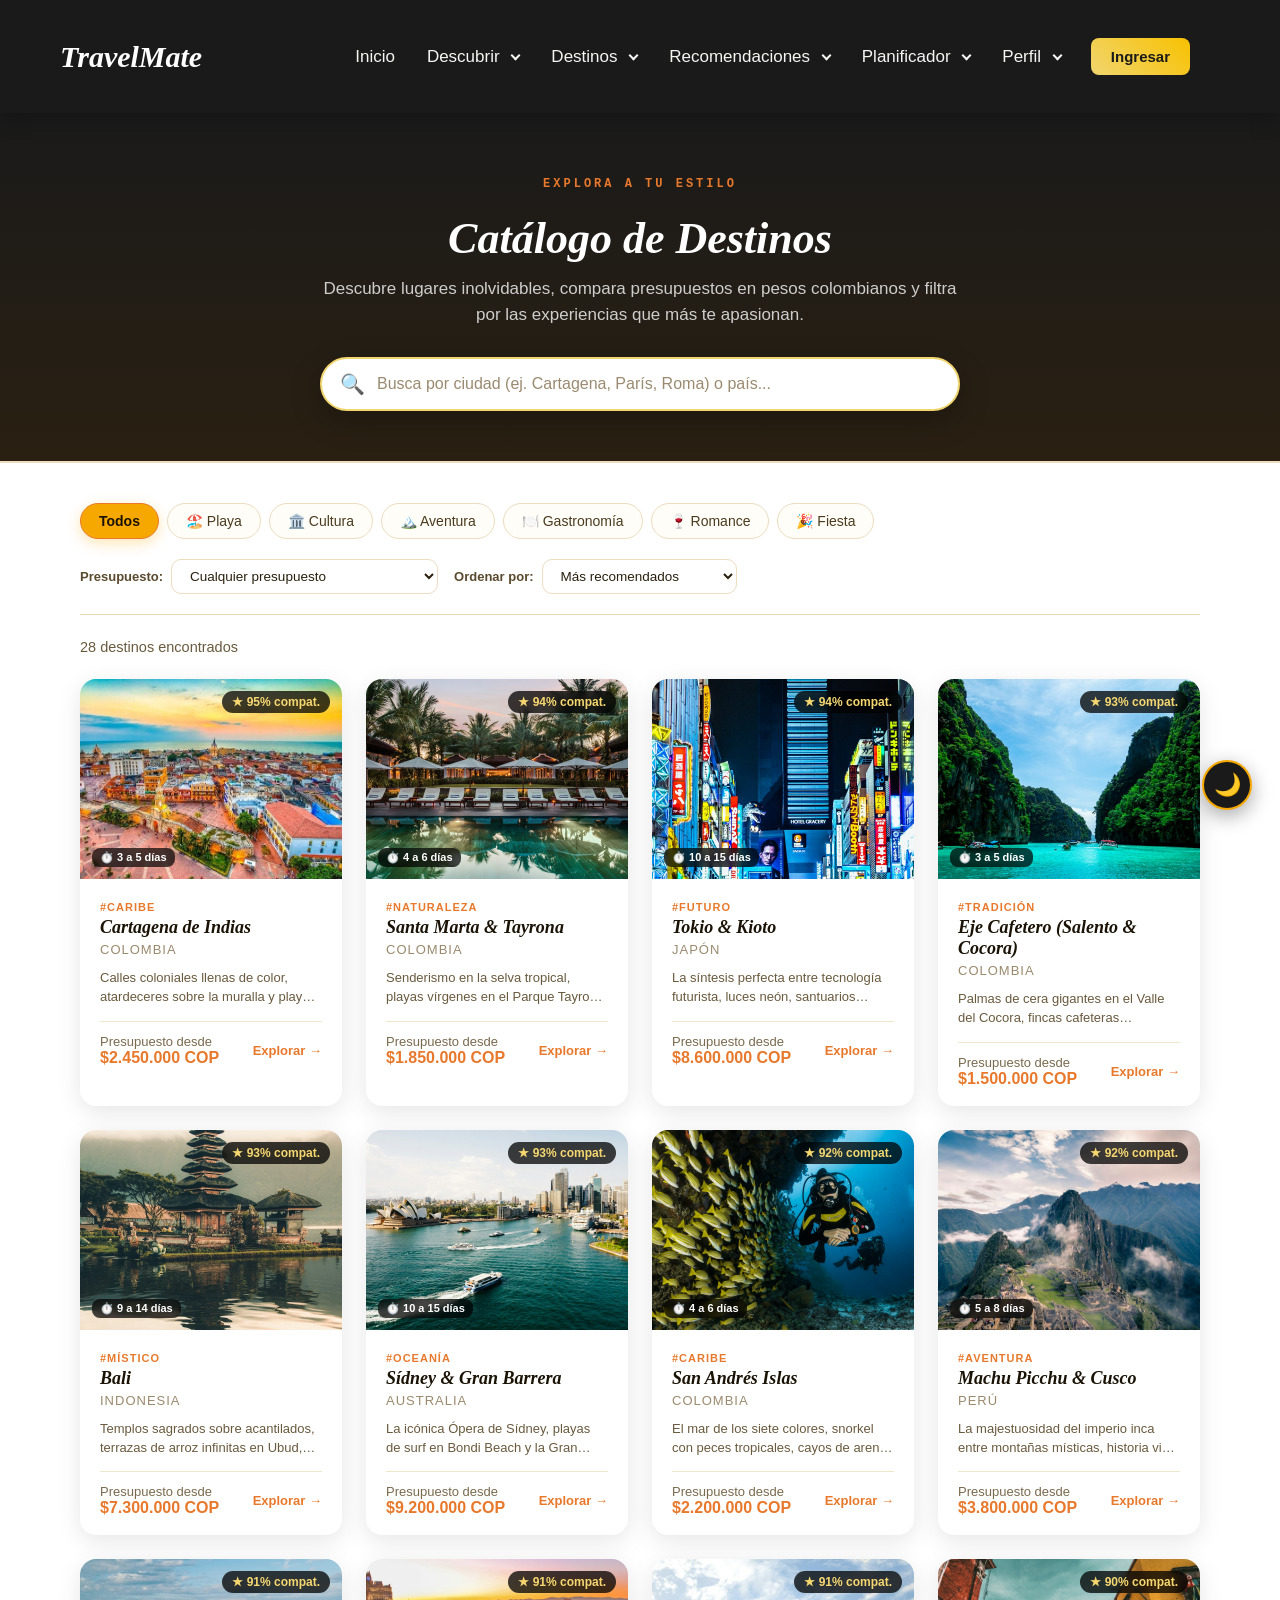
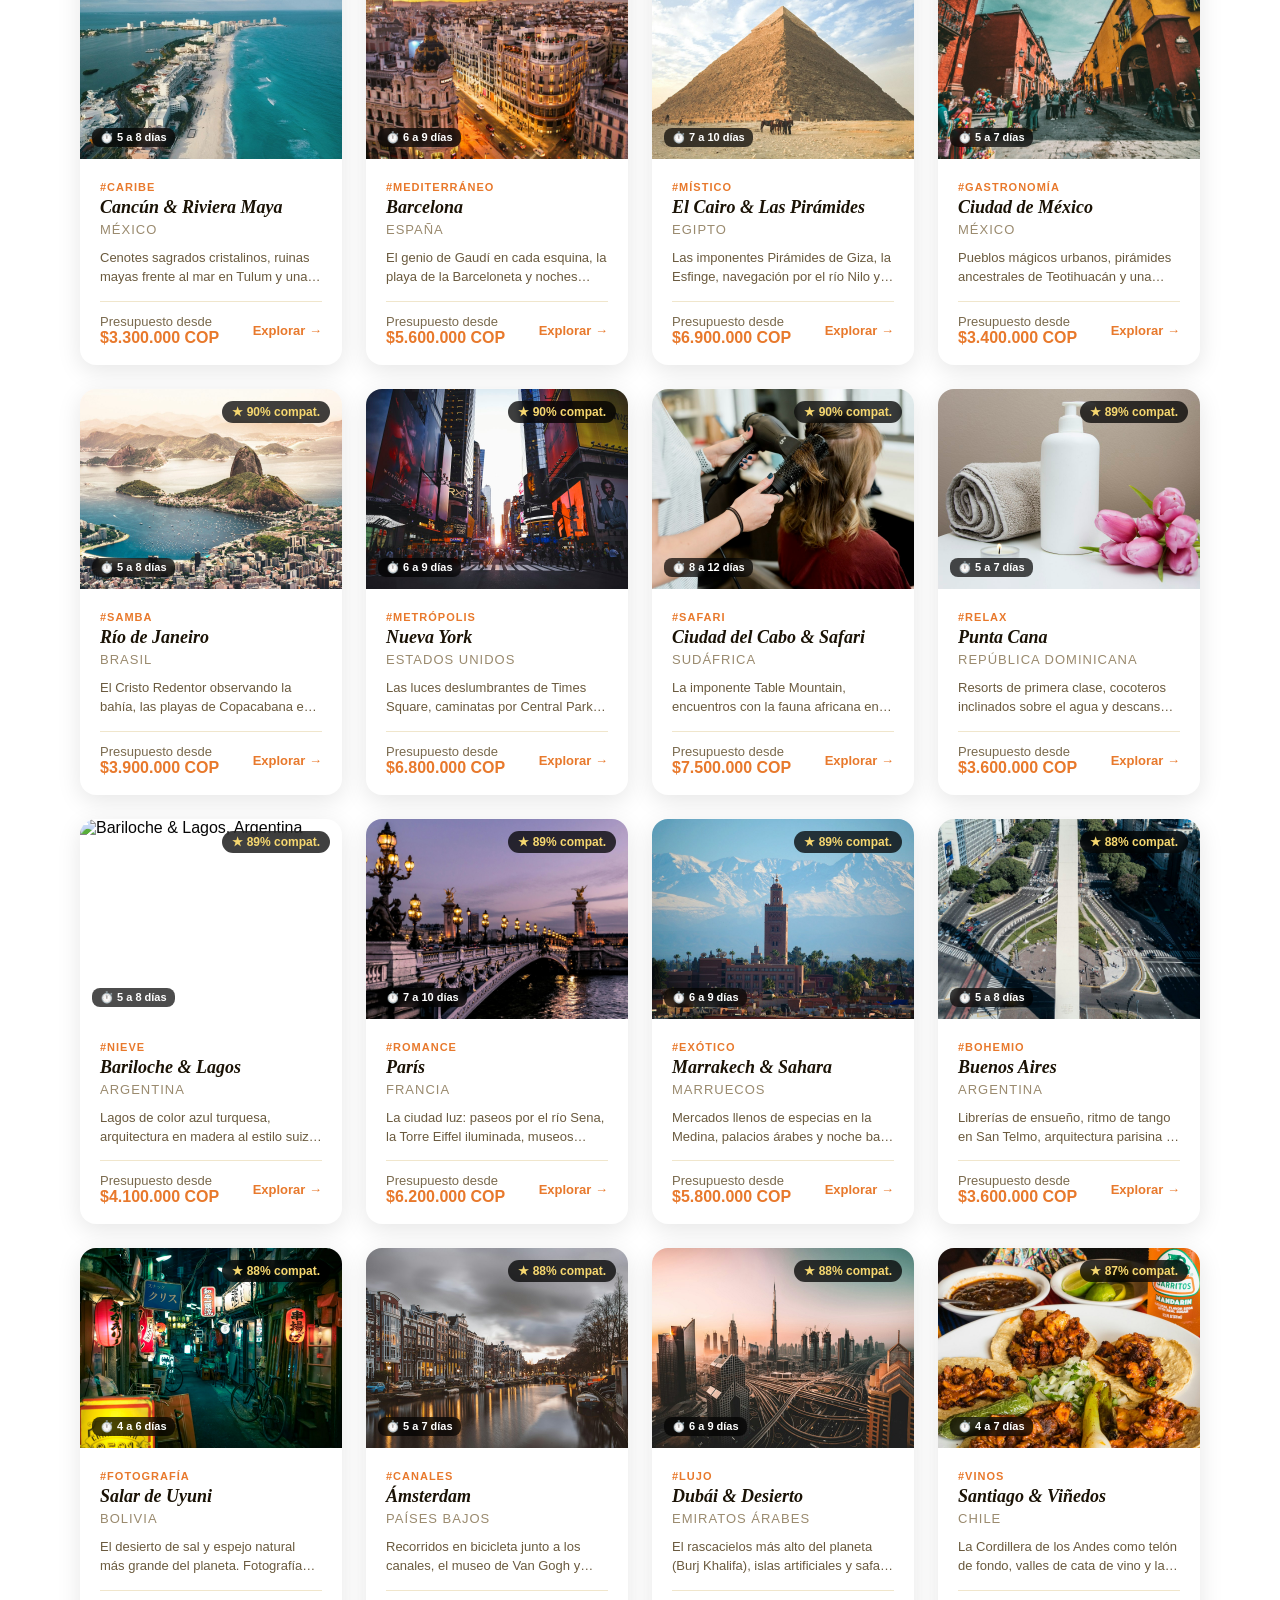
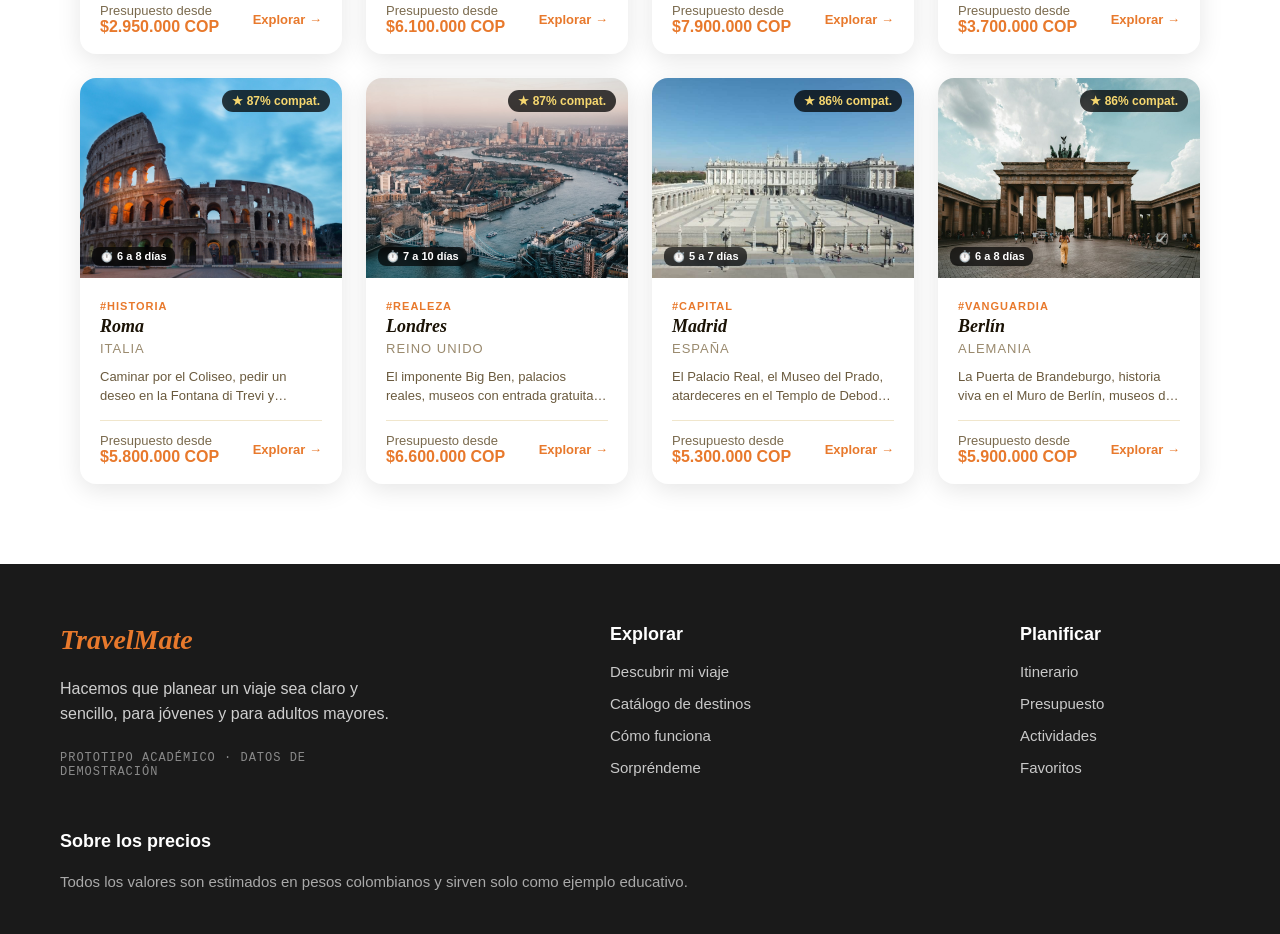
==== commit decbf927: "detalles y login" ====
--- a/pages/catalogos.html
+++ b/pages/catalogos.html
@@ -29,7 +29,7 @@
                 <div class="dropdown">
                     <!-- <a href="catalogos.html">Catálogo</a> -->
                     <a href="filtros.html">Filtros</a>
-                    <a href="detalle.html">Detalle</a>
+                    <!-- <a href="detalle.html">Detalle</a> -->
                 </div>
             </div>
             <div class="nav-item">
@@ -185,6 +185,7 @@
     </div>
 </footer>
 
+<script src="../js/global.js"></script>
 <script src="../js/catalogo.js"></script>
 </body>
 </html>
--- a/css/style.css
+++ b/css/style.css
@@ -1,4 +1,4 @@
-﻿/* ===== ESTILOS GENERALES ===== */
+/* ===== ESTILOS GENERALES ===== */
 
 * {
     margin: 0;
@@ -166,18 +166,17 @@
 .hero-carrusel {
     position: relative;
     width: 100%;
-    height: 100vh;
-    min-height: 620px;
+    min-height: 100vh;
     overflow: hidden;
     background: #080808;
     display: flex;
     flex-direction: column;
     align-items: center;
-    justify-content: center;
-    gap: 20px;
-    /* Espacio para el header flotante y los puntos de abajo */
-    padding-top: 90px;
-    padding-bottom: 70px;
+    justify-content: flex-start;
+    gap: 15px;
+    /* Espacio amplio para que el encabezado y menús desplegables no tapen el carrusel */
+    padding-top: 145px;
+    padding-bottom: 60px;
 }
 
 /* --- Fondos con crossfade --- */
@@ -195,7 +194,7 @@
 .hero-fondo.visible { opacity: 1; }
 .hero-fondo.oculto  { opacity: 0; }
 
-/* Capa oscura con viÃ±eta para profundidad */
+/* Capa oscura con viñeta para profundidad */
 .hero-capa-oscura {
     position: absolute;
     inset: 0;
@@ -214,6 +213,7 @@
     width: 100%;
     perspective: 1300px;
     flex-shrink: 0;
+    margin-top: 15px;
 }
 
 .carrusel-pista {
@@ -2356,3 +2356,727 @@
     70%  { transform: scale(1.15); }
     100% { transform: scale(1); }
 }
+
+
+/* ================================================================
+   TRAVELMATE - Estilos de la Página de Detalle del Destino
+   ================================================================ */
+
+/* Hero Banner Panorámico */
+.detalle-hero {
+    position: relative;
+    height: 420px;
+    display: flex;
+    align-items: flex-end;
+    padding-bottom: 50px;
+    overflow: hidden;
+    background: #0d0903;
+}
+
+.detalle-hero-fondo {
+    position: absolute;
+    inset: 0;
+    background-size: cover;
+    background-position: center;
+    filter: brightness(0.55) saturate(1.2);
+    transform: scale(1.03);
+    transition: transform 0.6s ease;
+}
+
+.detalle-hero-overlay {
+    position: absolute;
+    inset: 0;
+    background: linear-gradient(to top, rgba(13, 9, 3, 0.9) 0%, rgba(0, 0, 0, 0.2) 60%);
+}
+
+.detalle-hero-contenido {
+    position: relative;
+    z-index: 2;
+    color: #ffffff;
+    width: 100%;
+}
+
+.boton-volver {
+    display: inline-flex;
+    align-items: center;
+    gap: 6px;
+    padding: 8px 16px;
+    background: rgba(255, 255, 255, 0.15);
+    border: 1px solid rgba(255, 255, 255, 0.3);
+    backdrop-filter: blur(8px);
+    color: #ffffff;
+    text-decoration: none;
+    border-radius: 20px;
+    font-size: 13.5px;
+    font-weight: bold;
+    margin-bottom: 20px;
+    transition: background 0.2s, transform 0.2s;
+}
+
+.boton-volver:hover {
+    background: rgba(246, 168, 0, 0.3);
+    border-color: #f6a800;
+    transform: translateX(-3px);
+}
+
+.detalle-badges {
+    display: flex;
+    gap: 10px;
+    align-items: center;
+    margin-bottom: 10px;
+}
+
+.badge-tag {
+    background: #e8792c;
+    color: #ffffff;
+    font-size: 12px;
+    font-weight: bold;
+    text-transform: uppercase;
+    letter-spacing: 1px;
+    padding: 4px 12px;
+    border-radius: 12px;
+}
+
+.badge-compat {
+    background: rgba(0, 0, 0, 0.7);
+    color: #f1d56f;
+    font-size: 12px;
+    font-weight: bold;
+    padding: 4px 12px;
+    border-radius: 12px;
+    border: 1px solid rgba(241, 213, 111, 0.4);
+}
+
+.detalle-titulo {
+    font-family: Georgia, serif;
+    font-size: clamp(32px, 5vw, 54px);
+    font-style: italic;
+    font-weight: bold;
+    color: #ffffff;
+    margin-bottom: 4px;
+    text-shadow: 0 3px 15px rgba(0,0,0,0.6);
+}
+
+.detalle-subtitulo {
+    font-size: 18px;
+    color: #f1d56f;
+    font-style: italic;
+}
+
+/* Cápsulas de Resumen */
+.detalle-resumen-seccion {
+    padding: 50px 0;
+    background: #fffdf7;
+}
+
+.resumen-grid {
+    display: grid;
+    grid-template-columns: repeat(auto-fit, minmax(200px, 1fr));
+    gap: 18px;
+    margin-bottom: 36px;
+}
+
+.resumen-card {
+    display: flex;
+    align-items: center;
+    gap: 14px;
+    background: #ffffff;
+    border: 1px solid #f0e6cc;
+    border-radius: 16px;
+    padding: 20px 18px;
+    box-shadow: 0 4px 18px rgba(0, 0, 0, 0.05);
+}
+
+.resumen-icono {
+    font-size: 32px;
+}
+
+.resumen-label {
+    display: block;
+    font-size: 11.5px;
+    color: #8a7a5e;
+    text-transform: uppercase;
+    letter-spacing: 0.8px;
+    margin-bottom: 2px;
+}
+
+.resumen-val {
+    font-size: 15px;
+    color: #1a1205;
+}
+
+.detalle-descripcion-caja {
+    background: #ffffff;
+    border-radius: 18px;
+    padding: 30px;
+    border: 1px solid #f0e6cc;
+    box-shadow: 0 6px 22px rgba(0, 0, 0, 0.04);
+}
+
+.subtitulo-seccion {
+    font-family: Georgia, serif;
+    font-size: 22px;
+    color: #1a1205;
+    margin-bottom: 12px;
+}
+
+.descripcion-texto {
+    font-size: 16px;
+    color: #5a4a2e;
+    line-height: 1.7;
+}
+
+/* Presupuesto Desglose en COP */
+.detalle-presupuesto-seccion {
+    padding: 70px 0;
+    background: linear-gradient(180deg, #fdf6e8, #f8eed5);
+}
+
+.presupuesto-desglose-grid {
+    display: grid;
+    grid-template-columns: repeat(auto-fit, minmax(220px, 1fr));
+    gap: 20px;
+    margin-bottom: 30px;
+}
+
+.presupuesto-card {
+    background: #ffffff;
+    border-radius: 16px;
+    padding: 26px 20px;
+    text-align: center;
+    border: 1px solid #ebd9b5;
+    box-shadow: 0 6px 20px rgba(0,0,0,0.06);
+    transition: transform 0.25s ease;
+}
+
+.presupuesto-card:hover {
+    transform: translateY(-4px);
+    box-shadow: 0 12px 30px rgba(232, 121, 44, 0.15);
+}
+
+.p-card-icono {
+    font-size: 36px;
+    margin-bottom: 10px;
+    display: block;
+}
+
+.presupuesto-card h4 {
+    font-family: Georgia, serif;
+    font-size: 17px;
+    color: #1a1205;
+    margin-bottom: 6px;
+}
+
+.p-card-desc {
+    font-size: 12.5px;
+    color: #7a6a4e;
+    margin-bottom: 14px;
+    line-height: 1.4;
+}
+
+.p-card-monto {
+    display: block;
+    font-size: 18px;
+    color: #e8792c;
+    font-weight: bold;
+}
+
+.presupuesto-total-caja {
+    background: linear-gradient(45deg, #f1d56f, #e8792c);
+    border-radius: 16px;
+    padding: 24px 30px;
+    display: flex;
+    justify-content: space-between;
+    align-items: center;
+    color: #1a1205;
+    font-size: 18px;
+    font-weight: bold;
+    box-shadow: 0 8px 25px rgba(232, 121, 44, 0.35);
+}
+
+.presupuesto-total-caja strong {
+    font-size: 26px;
+}
+
+/* Timeline de Itinerario Día a Día */
+.detalle-itinerario-seccion {
+    padding: 70px 0;
+    background: #fffdf7;
+}
+
+.timeline-itinerario {
+    position: relative;
+    max-width: 780px;
+    margin: 0 auto;
+    padding-left: 30px;
+    border-left: 3px solid #f1d56f;
+}
+
+.timeline-item {
+    position: relative;
+    margin-bottom: 32px;
+}
+
+.timeline-item:last-child {
+    margin-bottom: 0;
+}
+
+.timeline-badge {
+    position: absolute;
+    left: -47px;
+    top: 0;
+    background: #e8792c;
+    color: #ffffff;
+    font-size: 12px;
+    font-weight: bold;
+    padding: 6px 12px;
+    border-radius: 20px;
+    box-shadow: 0 3px 10px rgba(232, 121, 44, 0.4);
+}
+
+.timeline-content {
+    background: #ffffff;
+    border-radius: 16px;
+    padding: 22px 24px;
+    border: 1px solid #f0e6cc;
+    box-shadow: 0 4px 18px rgba(0, 0, 0, 0.05);
+}
+
+.timeline-content h4 {
+    font-family: Georgia, serif;
+    font-size: 18px;
+    color: #1a1205;
+    margin-bottom: 6px;
+}
+
+.timeline-content p {
+    font-size: 14.5px;
+    color: #6a5a3e;
+    line-height: 1.55;
+}
+
+/* Sección 7: Gastronomía Típica */
+.detalle-gastronomia-seccion {
+    padding: 70px 0;
+    background: linear-gradient(180deg, #fffbf2, #fdf4df);
+}
+
+.gastronomia-grid {
+    display: grid;
+    grid-template-columns: repeat(auto-fit, minmax(260px, 1fr));
+    gap: 20px;
+}
+
+.gastro-card {
+    background: #ffffff;
+    border-radius: 16px;
+    padding: 22px;
+    border: 1px solid #ebd9b5;
+    display: flex;
+    gap: 16px;
+    align-items: flex-start;
+    box-shadow: 0 4px 18px rgba(0, 0, 0, 0.05);
+    transition: transform 0.25s ease;
+}
+
+.gastro-card:hover {
+    transform: translateY(-4px);
+    box-shadow: 0 10px 25px rgba(232, 121, 44, 0.15);
+}
+
+.gastro-icono {
+    font-size: 42px;
+    flex-shrink: 0;
+}
+
+.gastro-nombre {
+    font-family: Georgia, serif;
+    font-size: 17px;
+    color: #1a1205;
+    margin-bottom: 4px;
+}
+
+.gastro-desc {
+    font-size: 13.5px;
+    color: #6a5a3e;
+    line-height: 1.45;
+    margin-bottom: 10px;
+}
+
+.gastro-precio {
+    display: inline-block;
+    font-size: 12.5px;
+    color: #e8792c;
+    background: #fff4e0;
+    padding: 3px 10px;
+    border-radius: 10px;
+    border: 1px solid #f6d76f;
+}
+
+/* Sección 8: Festividades y Calendario */
+.detalle-festividades-seccion {
+    padding: 70px 0 90px;
+    background: #fffdf7;
+}
+
+.festividad-destacada-caja {
+    background: linear-gradient(135deg, #1a1205, #3a280c);
+    color: #ffffff;
+    border-radius: 20px;
+    padding: 32px;
+    border: 2px solid #f6a800;
+    box-shadow: 0 10px 30px rgba(0, 0, 0, 0.2);
+}
+
+.f-mes-badge {
+    display: inline-block;
+    background: #e8792c;
+    color: #ffffff;
+    font-size: 11px;
+    font-weight: bold;
+    text-transform: uppercase;
+    letter-spacing: 1.5px;
+    padding: 4px 12px;
+    border-radius: 12px;
+    margin-bottom: 12px;
+}
+
+.f-mes-titulo {
+    font-family: Georgia, serif;
+    font-size: 24px;
+    color: #f1d56f;
+    margin-bottom: 8px;
+}
+
+.f-mes-desc {
+    font-size: 15px;
+    color: rgba(255, 255, 255, 0.85);
+    line-height: 1.6;
+}
+
+.calendario-grid {
+    display: grid;
+    grid-template-columns: repeat(auto-fit, minmax(220px, 1fr));
+    gap: 16px;
+}
+
+.cal-item {
+    background: #ffffff;
+    border-radius: 14px;
+    padding: 16px 18px;
+    border: 1px solid #f0e6cc;
+    display: flex;
+    align-items: center;
+    gap: 14px;
+    box-shadow: 0 3px 12px rgba(0, 0, 0, 0.04);
+}
+
+.cal-mes {
+    background: #fdf2d9;
+    color: #e8792c;
+    font-size: 12px;
+    font-weight: bold;
+    text-transform: uppercase;
+    padding: 8px 12px;
+    border-radius: 10px;
+    border: 1px solid #f6d76f;
+    min-width: 85px;
+    text-align: center;
+}
+
+.cal-detalles strong {
+    display: block;
+    font-family: Georgia, serif;
+    font-size: 14.5px;
+    color: #1a1205;
+    margin-bottom: 2px;
+}
+
+.cal-detalles small {
+    font-size: 12px;
+    color: #8a7a5e;
+}
+
+/* Responsividad Móvil */
+@media (max-width: 600px) {
+    .detalle-hero {
+        height: 360px;
+        padding-bottom: 30px;
+    }
+    .presupuesto-total-caja {
+        flex-direction: column;
+        gap: 8px;
+        text-align: center;
+    }
+    .timeline-itinerario {
+        padding-left: 20px;
+    }
+    .timeline-badge {
+        position: relative;
+        left: 0;
+        top: 0;
+        display: inline-block;
+        margin-bottom: 8px;
+    }
+}
+
+
+/* ================================================================
+   TRAVELMATE - Estilos de la Sección de las 4 Estaciones del Año
+   ================================================================ */
+
+.detalle-estaciones-seccion {
+    padding: 70px 0 90px;
+    background: linear-gradient(180deg, #fffdf7, #fdf6e8);
+}
+
+.estaciones-grid {
+    display: grid;
+    grid-template-columns: repeat(auto-fit, minmax(230px, 1fr));
+    gap: 20px;
+}
+
+.estacion-card {
+    background: #ffffff;
+    border-radius: 18px;
+    padding: 24px 20px;
+    border: 1px solid #f0e6cc;
+    box-shadow: 0 4px 18px rgba(0, 0, 0, 0.05);
+    display: flex;
+    flex-direction: column;
+    transition: transform 0.25s ease, box-shadow 0.25s ease;
+}
+
+.estacion-card:hover {
+    transform: translateY(-4px);
+    box-shadow: 0 10px 25px rgba(232, 121, 44, 0.15);
+}
+
+.estacion-header {
+    display: flex;
+    justify-content: space-between;
+    align-items: center;
+    margin-bottom: 8px;
+}
+
+.estacion-header h4 {
+    font-family: Georgia, serif;
+    font-size: 19px;
+    color: #1a1205;
+}
+
+.estacion-temp {
+    background: #fff4e0;
+    color: #e8792c;
+    font-size: 12px;
+    font-weight: bold;
+    padding: 3px 10px;
+    border-radius: 12px;
+    border: 1px solid #f6d76f;
+}
+
+.estacion-meses {
+    display: inline-block;
+    font-size: 12.5px;
+    color: #7a6a4e;
+    font-weight: bold;
+    margin-bottom: 12px;
+}
+
+.estacion-desc {
+    font-size: 13.5px;
+    color: #5a4a2e;
+    line-height: 1.5;
+    margin-bottom: 16px;
+    flex: 1;
+}
+
+.estacion-tip {
+    background: #fffbf2;
+    border-radius: 10px;
+    padding: 10px 12px;
+    font-size: 12.5px;
+    color: #4a3b1e;
+    border: 1px solid #f4ebd6;
+    line-height: 1.4;
+}
+
+.estacion-tip strong {
+    color: #e8792c;
+}
+
+/* ================================================================
+   TRAVELMATE - MODO OSCURO (DARK MODE) Y BOTÓN VOLVER ARRIBA v1.2
+   ================================================================ */
+
+/* Contenedor Flotante Inferior Derecho */
+.flotantes-derecha {
+    position: fixed;
+    bottom: 28px;
+    right: 28px;
+    z-index: 9999;
+    display: flex;
+    flex-direction: column;
+    gap: 12px;
+    align-items: center;
+}
+
+/* Botón Volver Arriba (Flecha) */
+.btn-volver-arriba {
+    width: 50px;
+    height: 50px;
+    border-radius: 50%;
+    background: linear-gradient(135deg, #e8792c, #f6a800);
+    color: #ffffff;
+    border: none;
+    font-size: 22px;
+    font-weight: bold;
+    cursor: pointer;
+    box-shadow: 0 6px 20px rgba(0, 0, 0, 0.35);
+    opacity: 0;
+    visibility: hidden;
+    transform: translateY(20px);
+    transition: all 0.3s cubic-bezier(0.4, 0, 0.2, 1);
+    display: flex;
+    align-items: center;
+    justify-content: center;
+    user-select: none;
+}
+
+.btn-volver-arriba.visible {
+    opacity: 1;
+    visibility: visible;
+    transform: translateY(0);
+}
+
+.btn-volver-arriba:hover {
+    transform: translateY(-4px) scale(1.1);
+    box-shadow: 0 10px 25px rgba(232, 121, 44, 0.5);
+    background: linear-gradient(135deg, #f6a800, #e8792c);
+}
+
+/* Botón Flotante de Modo Oscuro */
+.btn-modo-oscuro-flotante {
+    width: 50px;
+    height: 50px;
+    border-radius: 50%;
+    background: #1a1a1a;
+    color: #f1d56f;
+    border: 2px solid #f6a800;
+    font-size: 22px;
+    cursor: pointer;
+    box-shadow: 0 6px 20px rgba(0, 0, 0, 0.35);
+    transition: all 0.3s ease;
+    display: flex;
+    align-items: center;
+    justify-content: center;
+    user-select: none;
+}
+
+.btn-modo-oscuro-flotante:hover {
+    transform: scale(1.1) rotate(15deg);
+    box-shadow: 0 8px 24px rgba(246, 168, 0, 0.5);
+}
+
+/* --- ESTILOS DE MODO OSCURO (BODY.MODO-OSCURO) --- */
+body.modo-oscuro {
+    background-color: #121212 !important;
+    color: #e4e4e4 !important;
+}
+
+/* Encabezado en modo oscuro */
+body.modo-oscuro .encabezado:not(.encabezado--hero) {
+    background: #0a0a0a !important;
+    border-bottom: 1px solid #2a2a2a;
+}
+
+/* Fondos de Secciones */
+body.modo-oscuro .como-funciona,
+body.modo-oscuro .diferencial-seccion,
+body.modo-oscuro .destinos-destacados,
+body.modo-oscuro .cuestionario-seccion,
+body.modo-oscuro .catalogo-seccion,
+body.modo-oscuro .detalle-seccion,
+body.modo-oscuro .detalle-gastronomia-seccion,
+body.modo-oscuro .detalle-festividades-seccion,
+body.modo-oscuro .detalle-estaciones-seccion,
+body.modo-oscuro .detalle-contenido-principal,
+body.modo-oscuro .detalle-presupuesto-seccion,
+body.modo-oscuro .detalle-itinerario-seccion {
+    background: #181818 !important;
+    color: #e4e4e4 !important;
+}
+
+body.modo-oscuro .cuestionario-wrapper,
+body.modo-oscuro .catalogo-card,
+body.modo-oscuro .resultado-card,
+body.modo-oscuro .presupuesto-card,
+body.modo-oscuro .gastro-card,
+body.modo-oscuro .estacion-card,
+body.modo-oscuro .cal-item,
+body.modo-oscuro .opcion-tarjeta,
+body.modo-oscuro .chip-interes,
+body.modo-oscuro .paso-card,
+body.modo-oscuro .timeline-content,
+body.modo-oscuro .diferencial-lado.malo {
+    background: #222222 !important;
+    border-color: #383838 !important;
+    color: #e4e4e4 !important;
+    box-shadow: 0 6px 20px rgba(0, 0, 0, 0.4) !important;
+}
+
+body.modo-oscuro .diferencial-lado.bueno {
+    background: linear-gradient(135deg, #2a2010, #3d2c12) !important;
+    border-color: #f6a800 !important;
+    color: #fce8b2 !important;
+}
+
+/* Títulos y Textos */
+body.modo-oscuro h1,
+body.modo-oscuro h2,
+body.modo-oscuro h3,
+body.modo-oscuro h4,
+body.modo-oscuro .seccion-titulo,
+body.modo-oscuro .cuestionario-titulo,
+body.modo-oscuro .paso-pregunta,
+body.modo-oscuro .resultado-nombre,
+body.modo-oscuro .gastro-nombre,
+body.modo-oscuro .estacion-header h4,
+body.modo-oscuro .cal-detalles strong,
+body.modo-oscuro .timeline-content h4 {
+    color: #f1d56f !important;
+}
+
+body.modo-oscuro p,
+body.modo-oscuro span:not(.cal-mes):not(.f-mes-badge),
+body.modo-oscuro .seccion-subtitulo,
+body.modo-oscuro .p-card-desc,
+body.modo-oscuro .gastro-desc,
+body.modo-oscuro .estacion-desc,
+body.modo-oscuro .opcion-sub,
+body.modo-oscuro .paso-ayuda,
+body.modo-oscuro .timeline-content p {
+    color: #cccccc !important;
+}
+
+/* Inputs y Selects */
+body.modo-oscuro .campo-input,
+body.modo-oscuro .buscador-input,
+body.modo-oscuro .filtro-select {
+    background: #2a2a2a !important;
+    border-color: #444444 !important;
+    color: #ffffff !important;
+}
+
+body.modo-oscuro .estacion-tip,
+body.modo-oscuro .resultado-detalles {
+    background: #1a1a1a !important;
+    border-color: #333333 !important;
+    color: #dddddd !important;
+}
+
+body.modo-oscuro .festividad-destacada-caja {
+    background: linear-gradient(135deg, #0d0d0d, #251c0c) !important;
+    border-color: #f6a800 !important;
+}
+
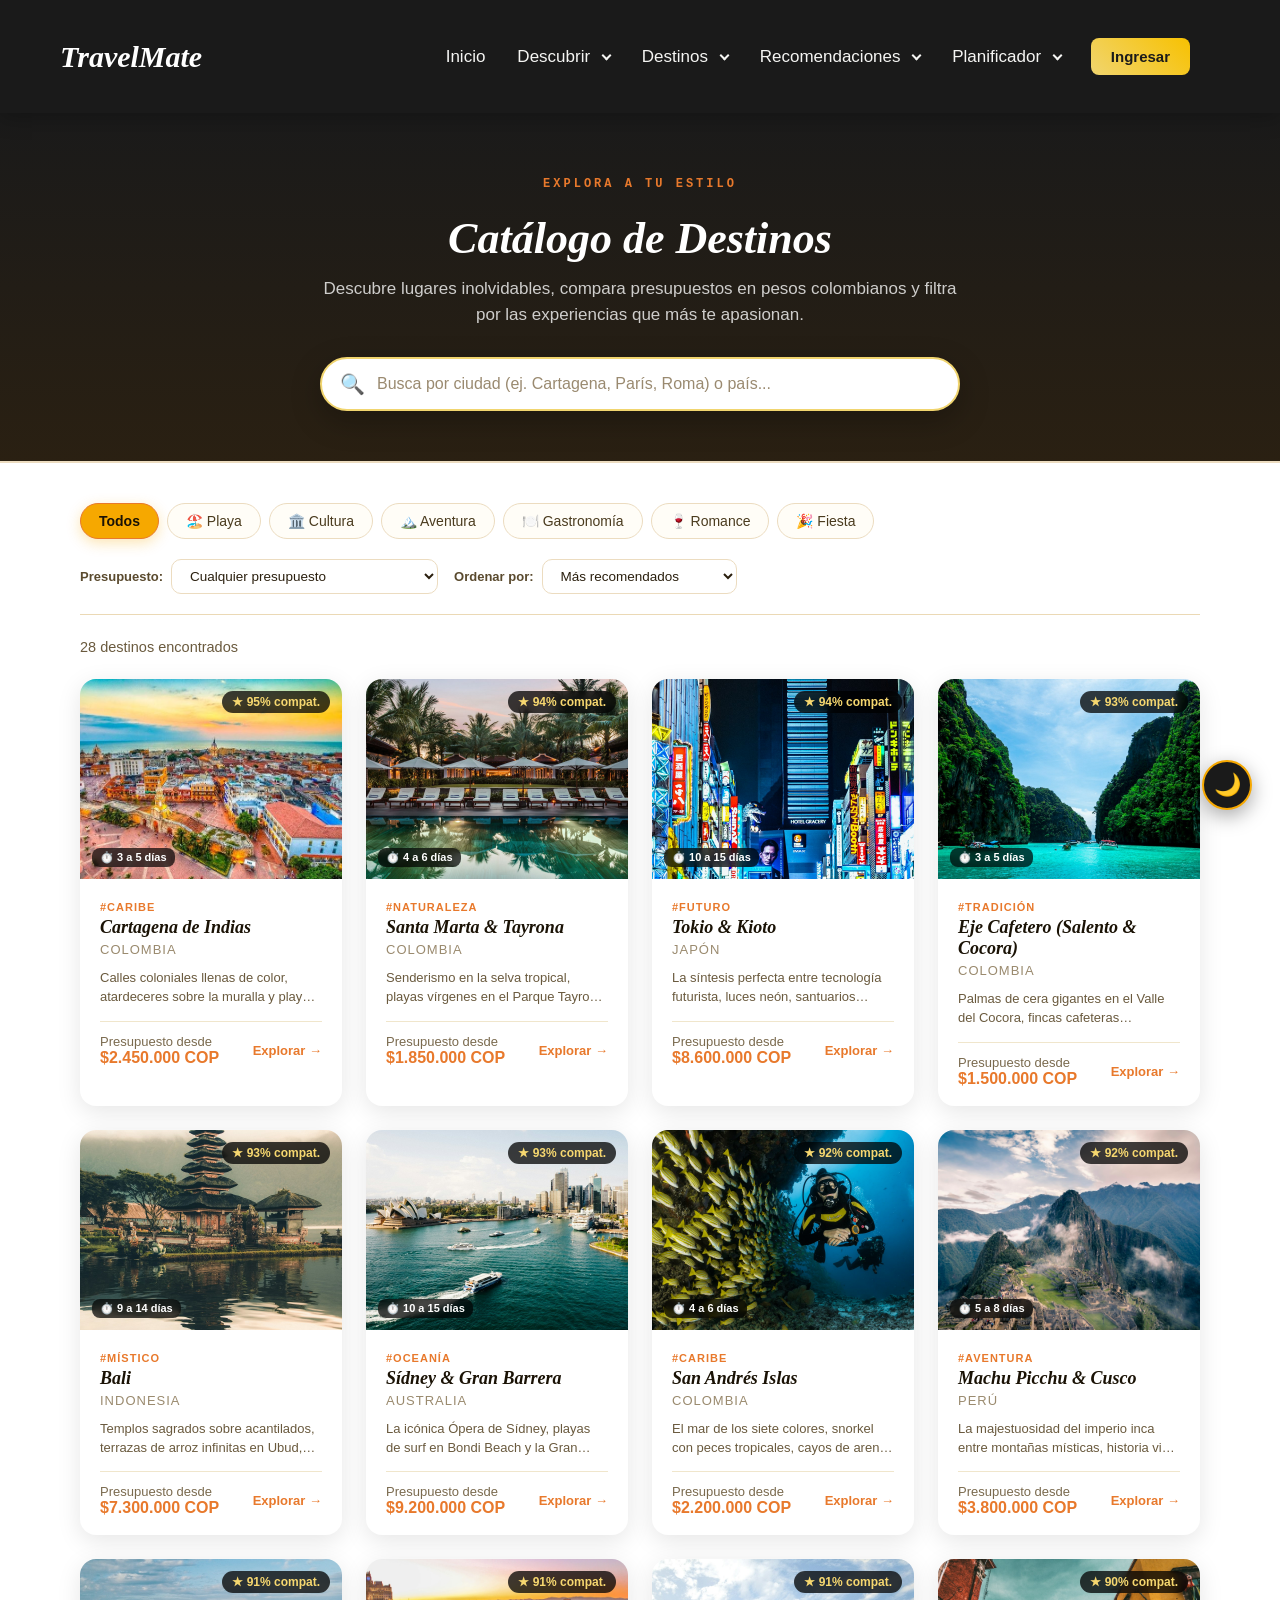
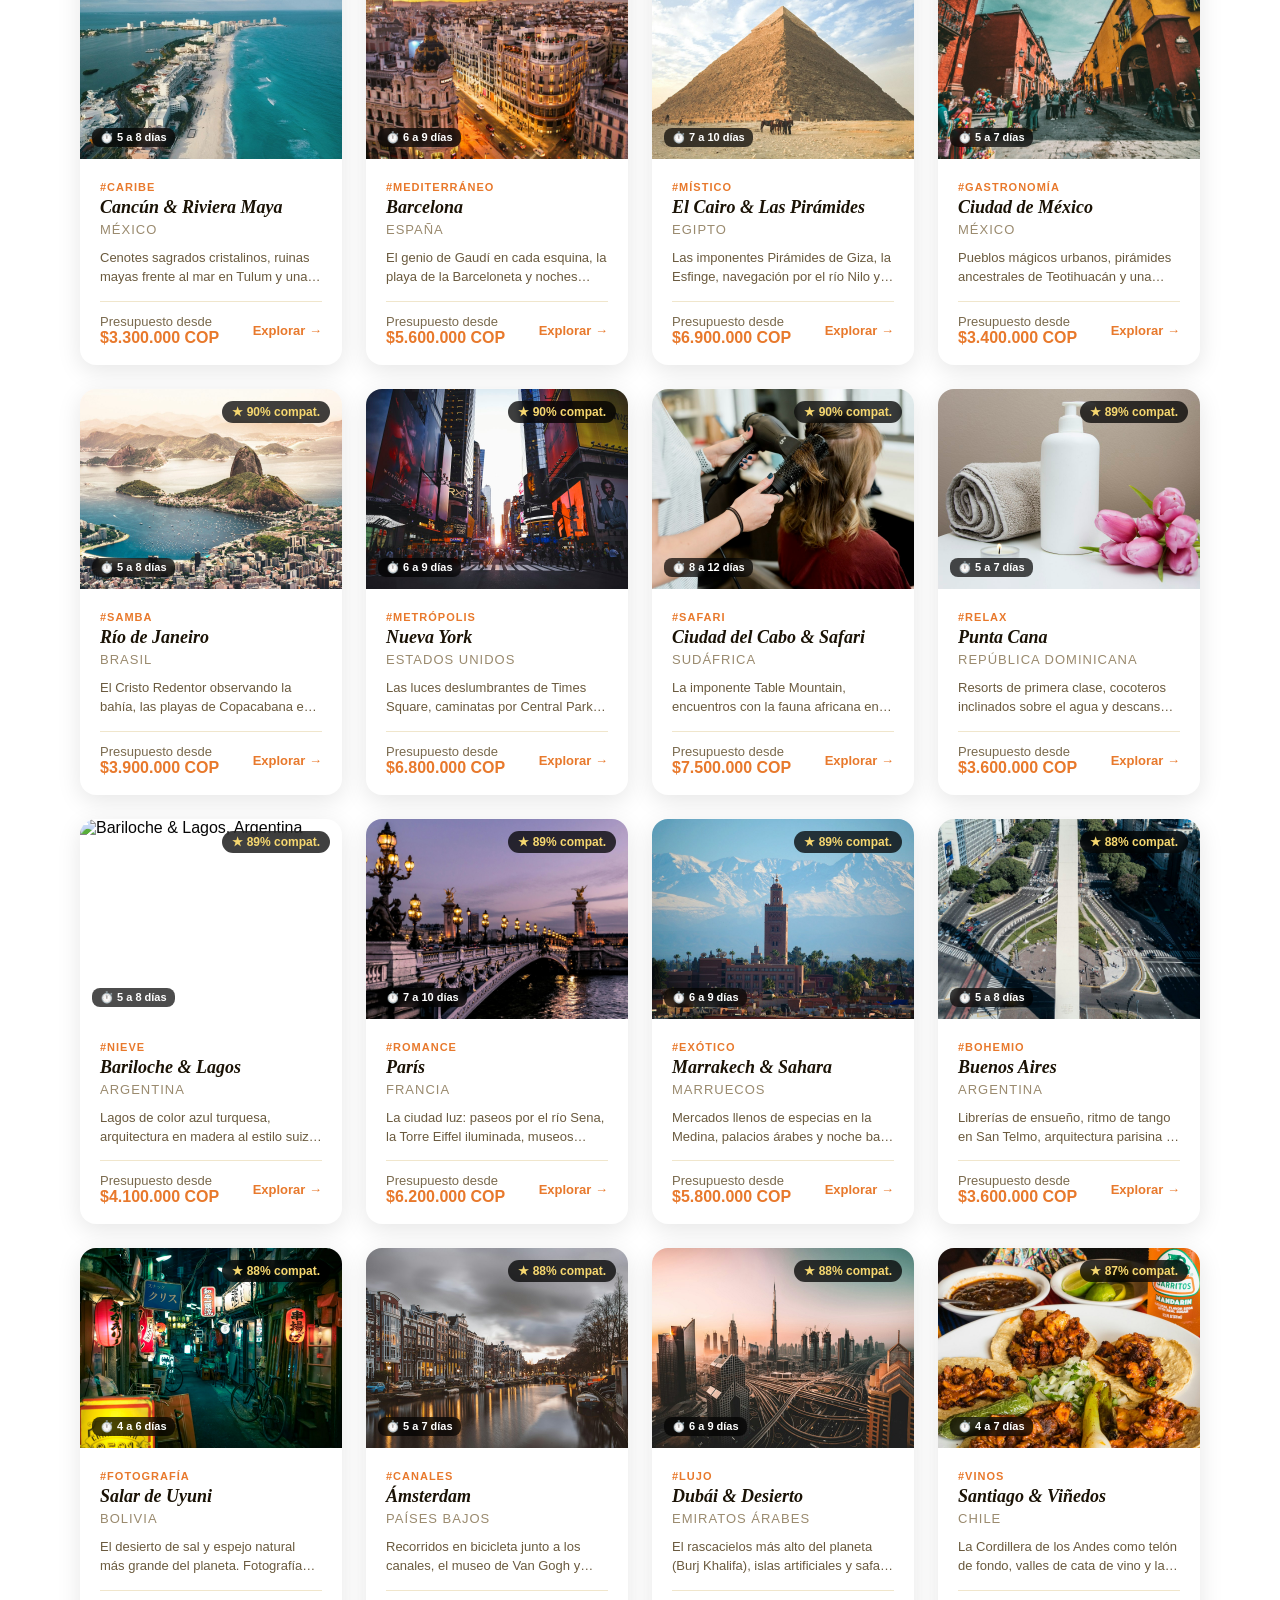
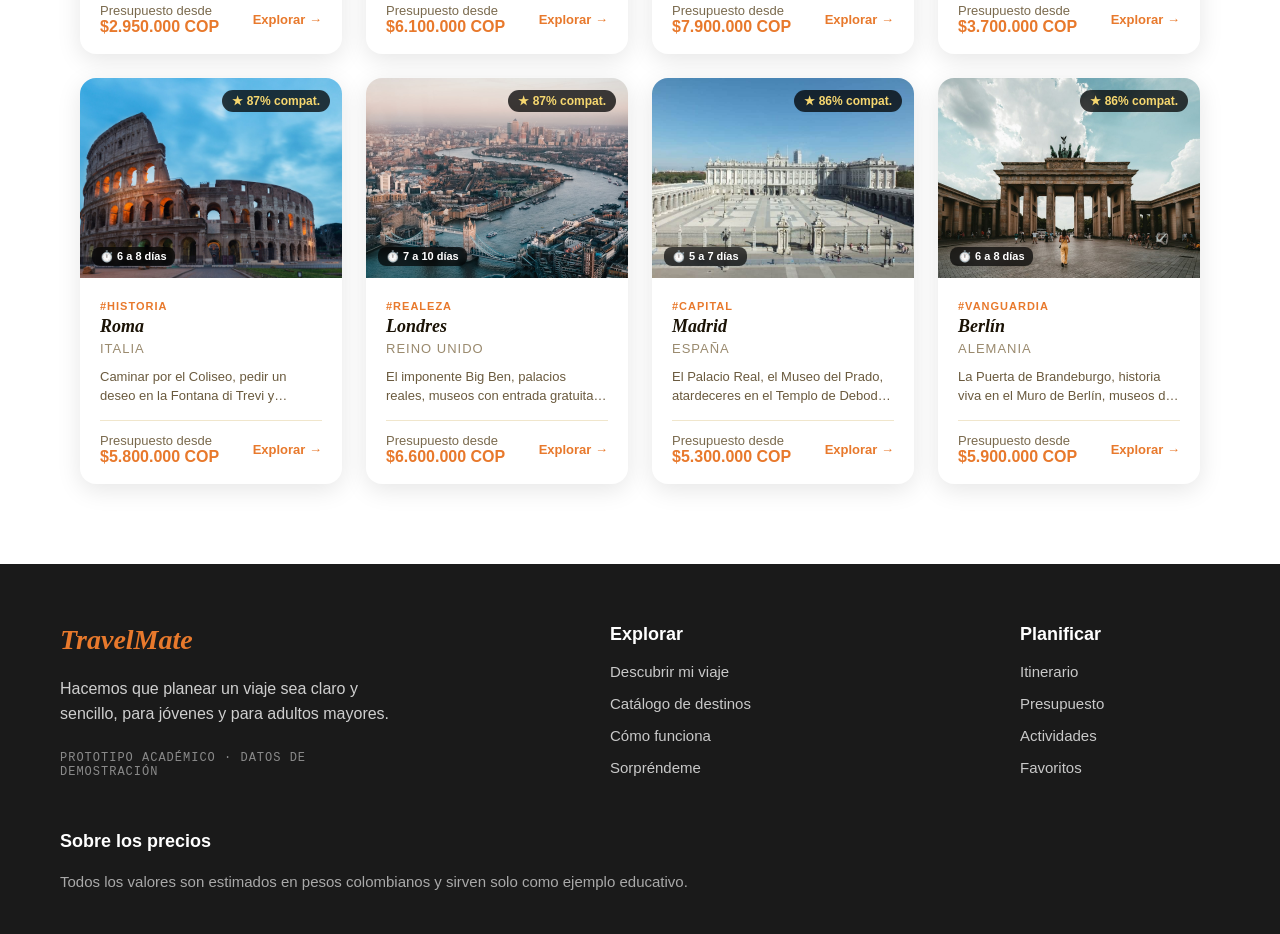
==== commit f566bd2f: "panel admin" ====
--- a/pages/catalogos.html
+++ b/pages/catalogos.html
@@ -47,14 +47,14 @@
                     <a href="presupuesto.html">Presupuesto</a>
                 </div>
             </div>
-            <div class="nav-item">
+            <!-- <div class="nav-item">
                 <span class="nav-link">Perfil <span class="flecha"></span></span>
                 <div class="dropdown">
                     <a href="cuenta.html">Mi cuenta</a>
                     <a href="viajes.html">Mis viajes</a>
                     <a href="favoritos.html">Favoritos</a>
                 </div>
-            </div>
+            </div> -->
             <button class="boton-principal">
                 <a href="login.html">Ingresar</a>
             </button>
--- a/css/style.css
+++ b/css/style.css
@@ -150,6 +150,12 @@
     border-radius: 8px;
     cursor: pointer;
     font-weight: bold;
+    transition: transform 0.2s, box-shadow 0.2s;
+}
+
+.boton-principal:hover {
+    transform: translateY(-2px);
+    box-shadow: 0 4px 15px rgba(246, 168, 0, 0.4);
 }
 
 .boton-principal a {
@@ -157,6 +163,117 @@
     text-decoration: none;
     font-size: 15px;
 }
+
+/* ===== PERFIL DE USUARIO LOGUEADO EN EL NAV ===== */
+.nav-usuario-sesion {
+    position: relative;
+    display: inline-block;
+}
+
+/* Puente invisible para que el cursor no pierda el hover al moverse al menú */
+.nav-usuario-sesion::after {
+    content: "";
+    position: absolute;
+    top: 100%;
+    right: 0;
+    width: 100%;
+    min-width: 240px;
+    height: 16px;
+    z-index: 1000;
+}
+
+.usuario-pill {
+    display: flex;
+    align-items: center;
+    gap: 8px;
+    background: rgba(255, 255, 255, 0.12);
+    border: 1px solid rgba(246, 168, 0, 0.6);
+    padding: 6px 16px;
+    border-radius: 30px;
+    cursor: pointer;
+    transition: all 0.25s ease;
+    backdrop-filter: blur(8px);
+}
+
+.usuario-pill:hover {
+    background: rgba(246, 168, 0, 0.25);
+    border-color: #f6a800;
+    transform: translateY(-1px);
+}
+
+.usuario-avatar {
+    width: 26px;
+    height: 26px;
+    border-radius: 50%;
+    background: #f6a800;
+    color: #1a1205;
+    display: inline-flex;
+    align-items: center;
+    justify-content: center;
+    font-size: 13px;
+    font-weight: bold;
+    text-transform: uppercase;
+}
+
+.usuario-nombre {
+    color: #ffffff;
+    font-size: 14.5px;
+    font-weight: 600;
+    letter-spacing: 0.3px;
+}
+
+.nav-usuario-sesion:hover .dropdown-usuario,
+.nav-usuario-sesion.abierto .dropdown-usuario {
+    display: block !important;
+    opacity: 1 !important;
+    transform: translateY(0) !important;
+    pointer-events: auto !important;
+}
+
+.dropdown-usuario {
+    right: 0;
+    left: auto;
+    min-width: 240px;
+    margin-top: 6px !important;
+    z-index: 9999 !important;
+}
+
+.dropdown-usuario a {
+    display: block;
+    padding: 12px 18px;
+    color: #4a3b1e;
+    text-decoration: none;
+    font-size: 14px;
+    font-weight: 500;
+    transition: all 0.15s ease;
+}
+
+.dropdown-usuario a:hover {
+    background: #fdf2d9;
+    color: #b45309;
+    padding-left: 22px;
+}
+
+.dropdown-header {
+    padding: 14px 18px;
+    border-bottom: 1px solid #f0e6cc;
+    background: #fff9ec;
+}
+
+.dropdown-header strong {
+    display: block;
+    font-size: 14.5px;
+    color: #1a1205;
+}
+
+.dropdown-header small {
+    display: block;
+    font-size: 12px;
+    color: #887858;
+    margin-top: 3px;
+    word-break: break-all;
+}
+
 
 
 /* =======================================================
@@ -3080,3 +3197,465 @@
     border-color: #f6a800 !important;
 }
 
+/* ================================================================
+   TRAVELMATE - Estilos del panel administrador
+   ================================================================ */
+
+.layout {
+  display: grid;
+  grid-template-columns: 250px 1fr;
+  min-height: 100vh;
+}
+
+.sidebar {
+  background: linear-gradient(180deg, #0f172a, #1e293b);
+  color: #fff;
+  padding: 28px 20px;
+}
+
+.brand {
+  display: flex;
+  gap: 14px;
+  align-items: center;
+  margin-bottom: 32px;
+}
+
+.brand-icon {
+  width: 48px;
+  height: 48px;
+  border-radius: 14px;
+  display: grid;
+  place-items: center;
+  background: #38bdf8;
+  color: #0f172a;
+  font-weight: bold;
+  font-size: 22px;
+}
+
+.brand h1 {
+  font-size: 22px;
+  margin-bottom: 4px;
+}
+
+.brand p {
+  color: #cbd5e1;
+  font-size: 13px;
+}
+
+.menu {
+  display: flex;
+  flex-direction: column;
+  gap: 10px;
+}
+
+.menu-item {
+  text-decoration: none;
+  color: #e2e8f0;
+  padding: 12px 14px;
+  border-radius: 12px;
+  transition: 0.3s ease;
+}
+
+.menu-item:hover,
+.menu-item.active {
+  background: rgba(21, 234, 6, 0.95);
+}
+
+.content {
+  padding: 28px;
+}
+
+.topbar {
+  display: flex;
+  justify-content: space-between;
+  align-items: center;
+  gap: 16px;
+  margin-bottom: 24px;
+}
+
+.topbar h2 {
+  font-size: 28px;
+  margin-bottom: 6px;
+}
+
+.topbar p {
+  color: #64748b;
+}
+
+.stats {
+  display: grid;
+  grid-template-columns: repeat(4, 1fr);
+  gap: 18px;
+  margin-bottom: 28px;
+}
+
+.card {
+  background: #fff;
+  border-radius: 20px;
+  padding: 20px;
+  box-shadow: 0 14px 30px rgba(15, 23, 42, 0.08);
+}
+
+.stat-card span {
+  display: block;
+  color: #64748b;
+  margin-bottom: 8px;
+}
+
+.stat-card strong {
+  font-size: 26px;
+  display: block;
+  margin-bottom: 6px;
+}
+
+.stat-card small {
+  color: #94a3b8;
+}
+
+.module {
+  margin-bottom: 28px;
+}
+
+.module-header {
+  display: flex;
+  justify-content: space-between;
+  align-items: center;
+  margin-bottom: 14px;
+  gap: 16px;
+}
+
+.module-header h3 {
+  font-size: 24px;
+  margin-bottom: 4px;
+}
+
+.module-header p {
+  color: #64748b;
+}
+
+.module-grid {
+  display: grid;
+  grid-template-columns: 1fr 1.4fr;
+  gap: 20px;
+}
+
+.form-card h4,
+.table-card h4 {
+  margin-bottom: 18px;
+  font-size: 20px;
+}
+
+.grid-2 {
+  display: grid;
+  grid-template-columns: 1fr 1fr;
+  gap: 14px;
+}
+
+.field {
+  display: flex;
+  flex-direction: column;
+  margin-bottom: 14px;
+}
+
+.field label {
+  margin-bottom: 7px;
+  font-size: 14px;
+  color: #334155;
+  font-weight: bold;
+}
+
+.field input,
+.field select,
+.field textarea,
+.search {
+  border: 1px solid #dbe3ef;
+  border-radius: 12px;
+  padding: 12px 14px;
+  outline: none;
+  background: #f8fafc;
+}
+
+.field textarea {
+  min-height: 110px;
+  resize: vertical;
+}
+
+.actions {
+  display: flex;
+  flex-wrap: wrap;
+  gap: 10px;
+  margin-top: 8px;
+}
+
+.primary-btn,
+.secondary-btn,
+.warning-btn,
+.danger-btn,
+.light-btn,
+.mini-btn {
+  border: none;
+  border-radius: 12px;
+  padding: 12px 16px;
+  cursor: pointer;
+  font-weight: bold;
+}
+
+.primary-btn { background: #2563eb; color: #fff; }
+.secondary-btn { background: #e2e8f0; color: #0f172a; }
+.warning-btn { background: #f59e0b; color: #fff; }
+.danger-btn { background: #ef4444; color: #fff; }
+.light-btn { background: #f1f5f9; color: #0f172a; }
+
+.table-top {
+  display: flex;
+  justify-content: space-between;
+  align-items: center;
+  gap: 14px;
+  margin-bottom: 16px;
+}
+
+.table-wrap {
+  overflow-x: auto;
+}
+
+table {
+  width: 100%;
+  border-collapse: collapse;
+}
+
+thead {
+  background: #eff6ff;
+}
+
+th, td {
+  text-align: left;
+  padding: 14px 12px;
+  border-bottom: 1px solid #e5e7eb;
+  font-size: 14px;
+}
+
+.badge {
+  display: inline-block;
+  padding: 6px 12px;
+  border-radius: 999px;
+  font-size: 12px;
+  font-weight: bold;
+}
+
+.badge.success {
+  background: #dcfce7;
+  color: #166534;
+}
+
+.badge.muted {
+  background: #e2e8f0;
+  color: #475569;
+}
+
+.table-actions {
+  display: flex;
+  gap: 8px;
+}
+
+.mini-btn {
+  padding: 8px 12px;
+  font-size: 12px;
+}
+
+.mini-btn.edit {
+  background: #dbeafe;
+  color: #1d4ed8;
+}
+
+.mini-btn.delete {
+  background: #fee2e2;
+  color: #b91c1c;
+}
+
+@media (max-width: 1200px) {
+  .stats,
+  .module-grid {
+    grid-template-columns: 1fr;
+  }
+}
+
+@media (max-width: 900px) {
+  .layout {
+    grid-template-columns: 1fr;
+  }
+
+  .sidebar {
+    padding-bottom: 10px;
+  }
+
+  .topbar,
+  .module-header,
+  .table-top,
+  .grid-2 {
+    grid-template-columns: 1fr;
+    display: grid;
+  }
+}
+
+/* ================================================================
+   RESPONSIVE NAVBAR & MENÚ HAMBURGUESA MÓVIL v1.5
+   ================================================================ */
+
+/* Botón Hamburguesa */
+.btn-hamburguesa {
+    display: none;
+    flex-direction: column;
+    justify-content: center;
+    gap: 5px;
+    width: 38px;
+    height: 38px;
+    background: rgba(255, 255, 255, 0.1);
+    border: 1px solid rgba(246, 168, 0, 0.5);
+    border-radius: 8px;
+    cursor: pointer;
+    padding: 8px;
+    z-index: 1001;
+    transition: all 0.25s ease;
+}
+
+.btn-hamburguesa span {
+    display: block;
+    width: 100%;
+    height: 2px;
+    background: #ffffff;
+    border-radius: 2px;
+    transition: all 0.3s ease;
+}
+
+.btn-hamburguesa:hover {
+    background: rgba(246, 168, 0, 0.25);
+    border-color: #f6a800;
+}
+
+.btn-hamburguesa.activo span:nth-child(1) {
+    transform: translateY(7px) rotate(45deg);
+}
+
+.btn-hamburguesa.activo span:nth-child(2) {
+    opacity: 0;
+}
+
+.btn-hamburguesa.activo span:nth-child(3) {
+    transform: translateY(-7px) rotate(-45deg);
+}
+
+/* Píldora de usuario adaptable */
+.usuario-pill {
+    max-width: 170px;
+}
+
+.usuario-nombre {
+    white-space: nowrap;
+    overflow: hidden;
+    text-overflow: ellipsis;
+}
+
+/* Media Query para Pantallas Móviles y Tablets */
+@media (max-width: 920px) {
+    .contenedor-navegacion {
+        padding: 16px 20px;
+        position: relative;
+    }
+
+    .btn-hamburguesa {
+        display: flex;
+    }
+
+    /* En pantallas móviles la barra de navegación se convierte en un menú desplegable vertical */
+    nav {
+        position: absolute;
+        top: 100%;
+        left: 0;
+        width: 100%;
+        background: rgba(26, 26, 26, 0.98);
+        backdrop-filter: blur(12px);
+        flex-direction: column;
+        align-items: stretch;
+        gap: 0;
+        padding: 16px 20px 24px;
+        box-shadow: 0 16px 30px rgba(0, 0, 0, 0.5);
+        border-bottom: 2px solid #f6a800;
+        display: none;
+        z-index: 999;
+    }
+
+    nav.menu-movil-activo {
+        display: flex !important;
+        animation: deslizarMenu 0.3s ease forwards;
+    }
+
+    @keyframes deslizarMenu {
+        from { opacity: 0; transform: translateY(-10px); }
+        to   { opacity: 1; transform: translateY(0); }
+    }
+
+    .nav-item {
+        width: 100%;
+        border-bottom: 1px solid rgba(255, 255, 255, 0.08);
+    }
+
+    .nav-link {
+        width: 100%;
+        padding: 14px 6px;
+        font-size: 16px;
+        display: flex;
+        justify-content: space-between;
+        align-items: center;
+    }
+
+    /* Submenús en versión móvil */
+    .dropdown {
+        position: static !important;
+        display: none !important;
+        opacity: 1 !important;
+        transform: none !important;
+        background: #251c0c !important;
+        border: 1px solid rgba(246, 168, 0, 0.25) !important;
+        margin: 0 0 12px 0 !important;
+        box-shadow: none !important;
+    }
+
+    .dropdown a {
+        color: #f7e7c4 !important;
+        border-bottom: 1px solid rgba(255, 255, 255, 0.05) !important;
+        padding: 10px 16px !important;
+    }
+
+    .dropdown a:hover {
+        background: rgba(246, 168, 0, 0.15) !important;
+        color: #f6a800 !important;
+    }
+
+    .nav-item.sub-abierto .dropdown {
+        display: block !important;
+    }
+
+    .boton-principal {
+        margin-top: 14px;
+        width: 100%;
+        text-align: center;
+    }
+
+    .nav-usuario-sesion {
+        width: 100%;
+        margin-top: 14px;
+    }
+
+    .usuario-pill {
+        max-width: 100%;
+        justify-content: center;
+    }
+
+    .dropdown-usuario {
+        position: static !important;
+        width: 100% !important;
+        margin-top: 10px !important;
+        box-shadow: none !important;
+    }
+}
+
